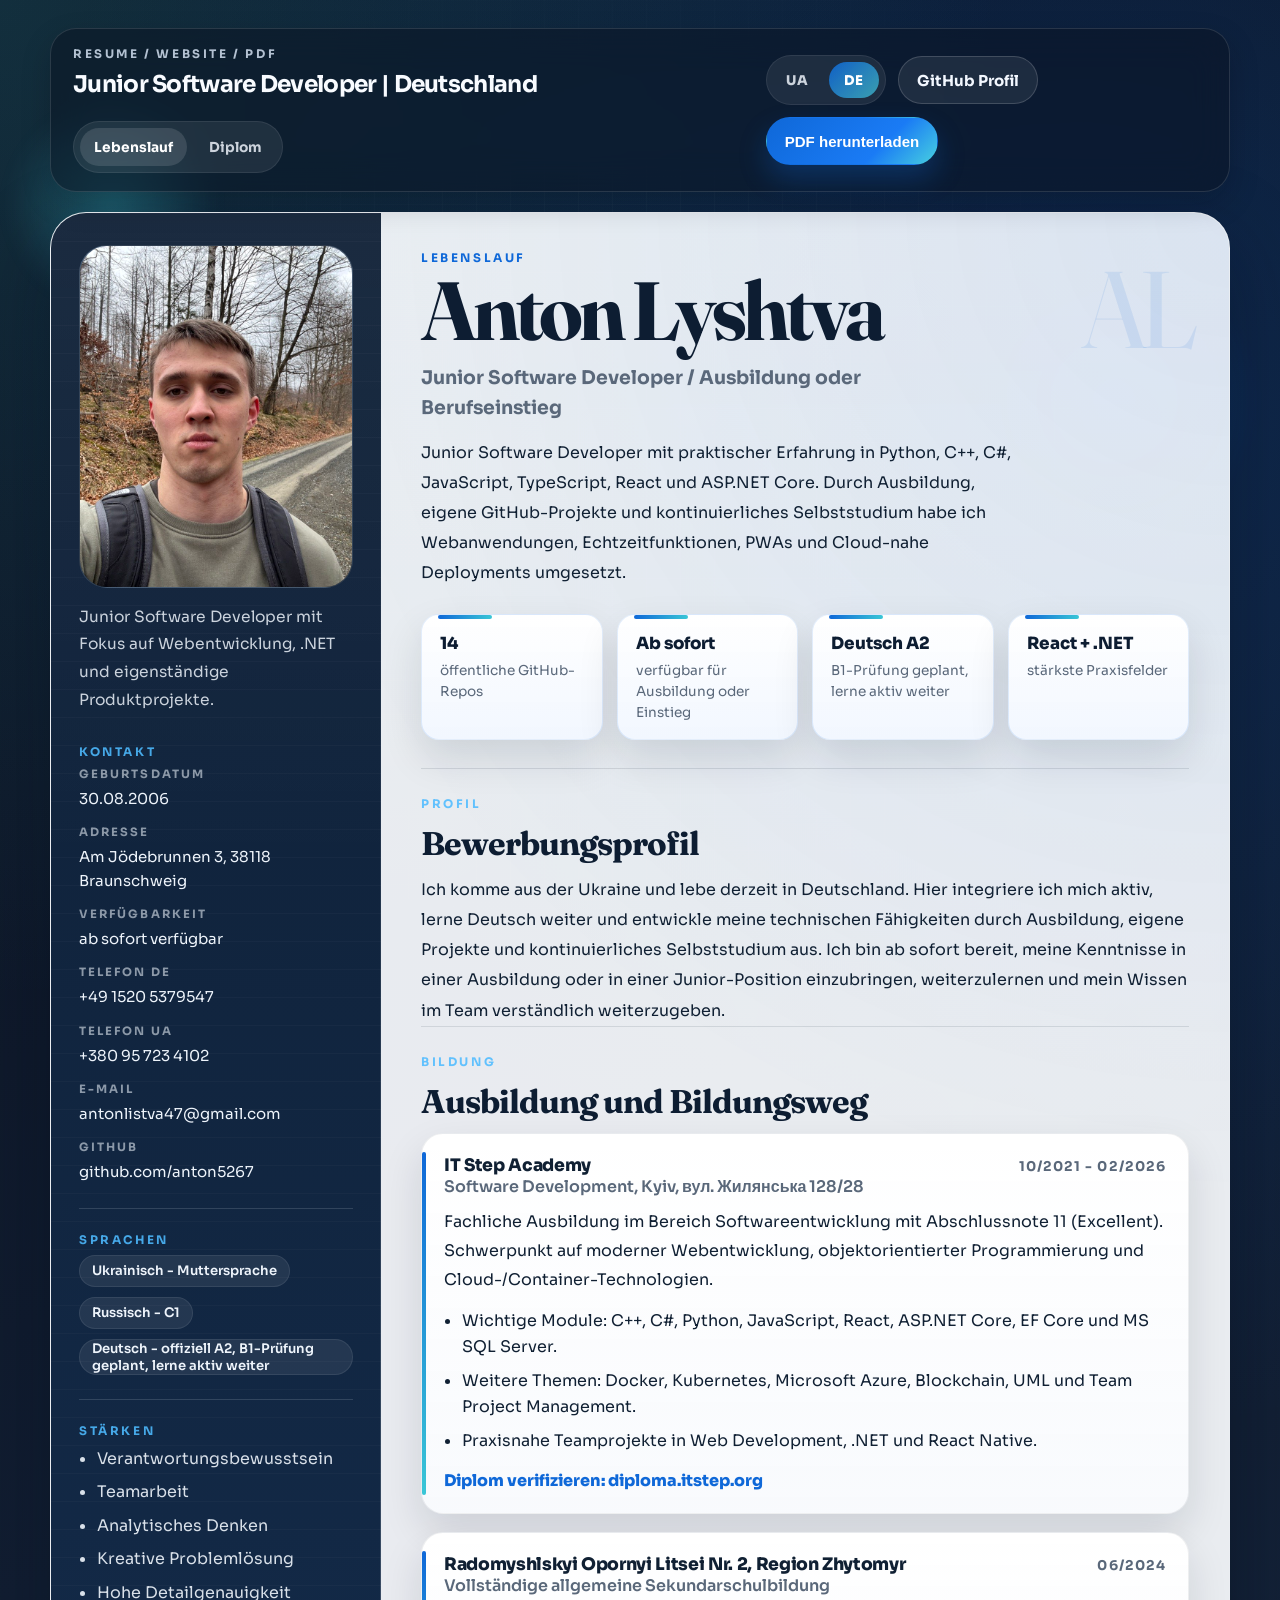
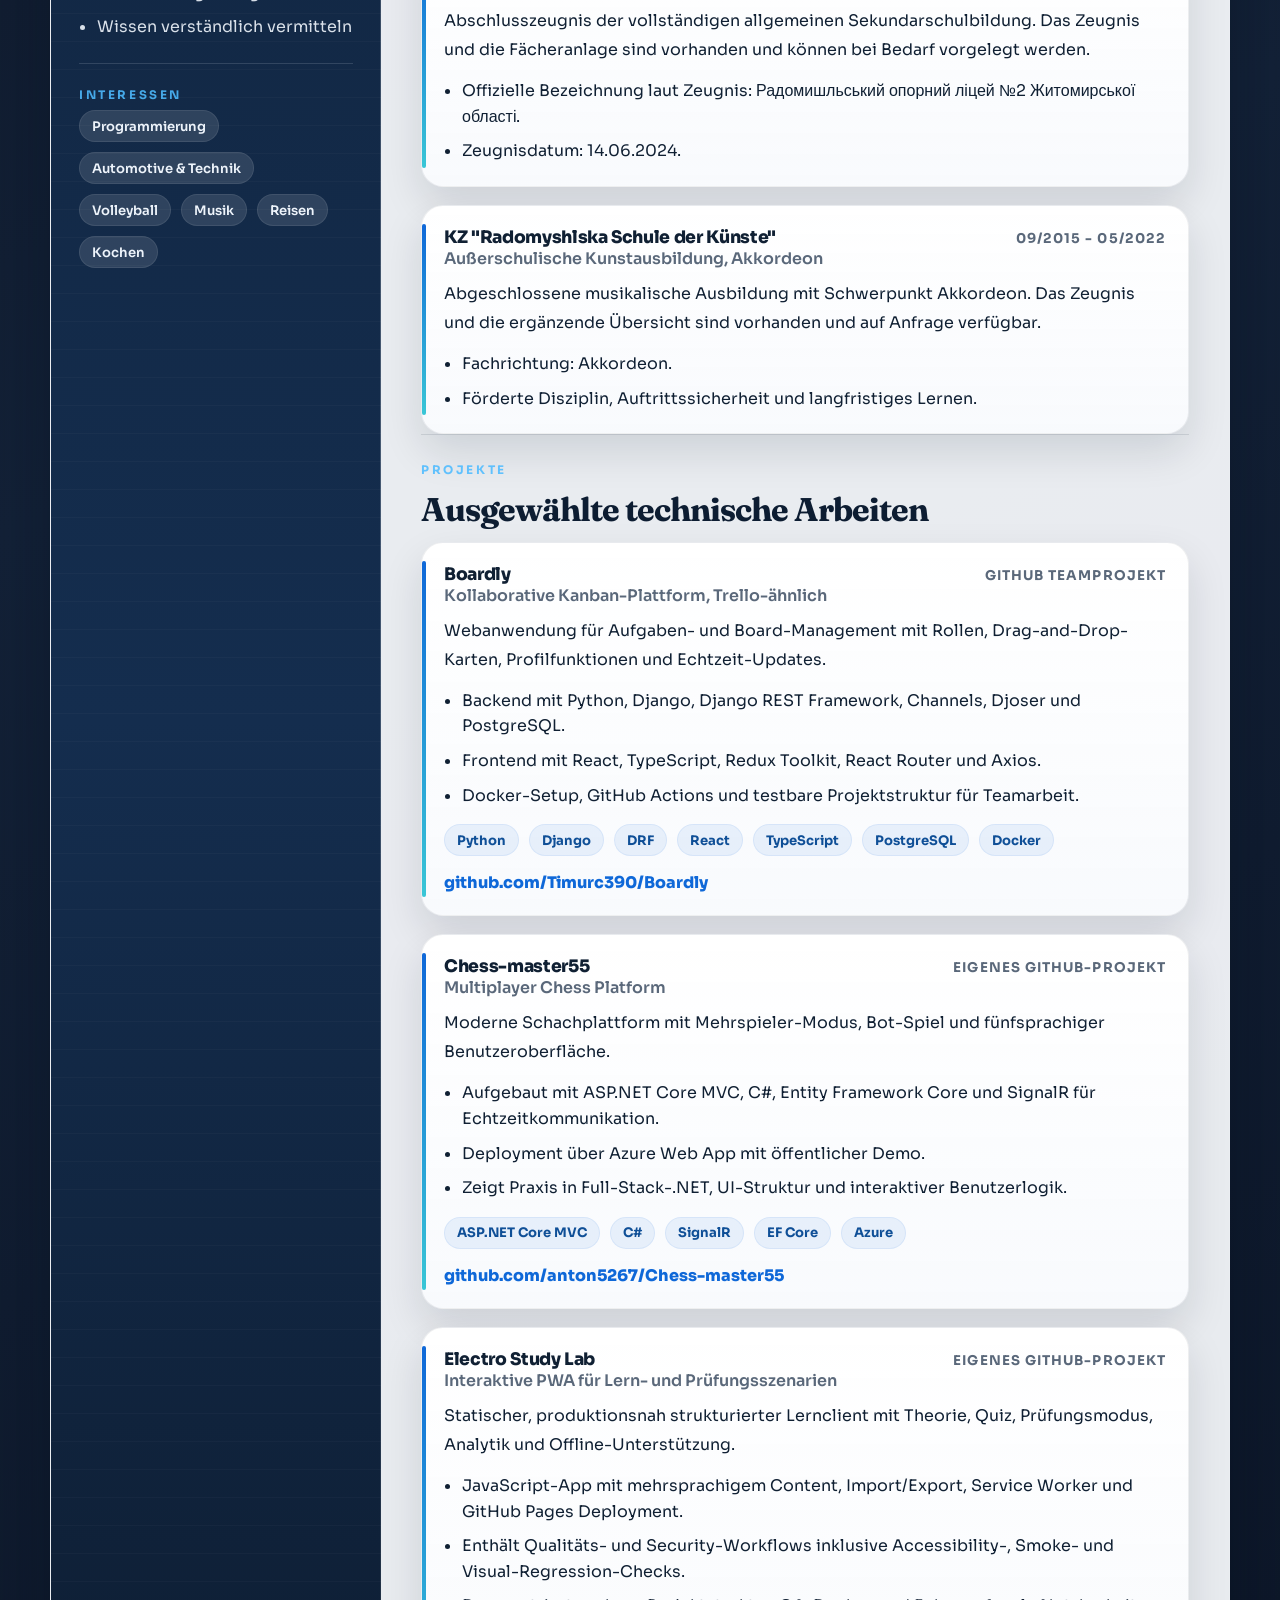
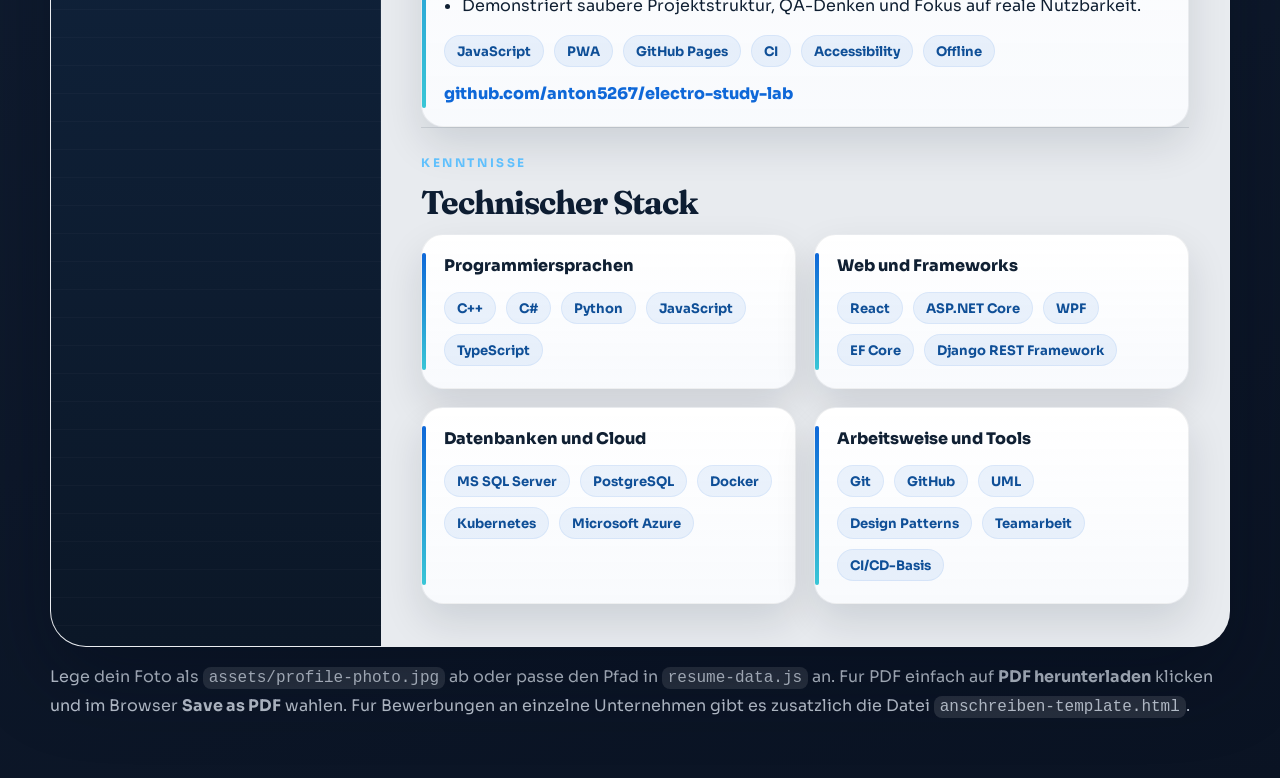
==== index.html @ bece2212 "Initial resume website" ====
<!DOCTYPE html>
<html lang="de">
<head>
  <meta charset="utf-8">
  <meta name="viewport" content="width=device-width, initial-scale=1">
  <title>Anton Lyshtva | Lebenslauf</title>
  <meta
    name="description"
    content="Lebenslauf von Anton Lyshtva als Website mit druckoptimierter PDF-Ansicht."
  >
  <link rel="preconnect" href="https://fonts.googleapis.com">
  <link rel="preconnect" href="https://fonts.gstatic.com" crossorigin>
  <link
    href="https://fonts.googleapis.com/css2?family=Fraunces:opsz,wght@9..144,600;9..144,700&family=Sora:wght@400;500;600;700;800&display=swap"
    rel="stylesheet"
  >
  <link rel="stylesheet" href="styles.css">
</head>
<body>
  <div class="site-frame">
    <div class="ambient ambient--one no-print" aria-hidden="true"></div>
    <div class="ambient ambient--two no-print" aria-hidden="true"></div>
    <div class="ambient ambient--grid no-print" aria-hidden="true"></div>

    <header class="toolbar no-print">
      <div class="toolbar__left">
        <div class="toolbar__meta">
          <p class="toolbar__eyebrow" id="toolbarEyebrow">Resume / Website / PDF</p>
          <h1 class="toolbar__title" id="toolbarTitle">Junior Software Developer | Deutschland</h1>
        </div>

        <nav class="nav-links" aria-label="Primary">
          <a class="nav-link nav-link--active" id="navResume" href="index.html">Lebenslauf</a>
          <a class="nav-link" id="navDiploma" href="diploma.html">Diplom</a>
        </nav>
      </div>

      <div class="toolbar__actions">
        <div class="lang-switch" id="langSwitch" role="group" aria-label="Language switch">
          <button class="lang-switch__button" data-lang="uk" type="button">UA</button>
          <button class="lang-switch__button" data-lang="de" type="button">DE</button>
        </div>

        <a class="button button--ghost" id="profileLink" href="#" target="_blank" rel="noreferrer">
          GitHub Profil
        </a>
        <button class="button button--primary" id="downloadPdf" type="button">
          PDF herunterladen
        </button>
      </div>
    </header>

    <div class="resume-sheet">
      <aside class="sidebar">
        <section class="photo-card">
          <div class="photo-frame" id="photoFrame">
            <img class="profile-photo" id="profilePhoto" alt="Profilfoto">
            <div class="photo-fallback" id="photoFallback">
              <span id="photoInitials">AL</span>
            </div>
          </div>
          <p class="sidebar__role" id="sidebarRole"></p>
        </section>

        <section class="sidebar-section">
          <p class="section-label" id="labelContact">Kontakt</p>
          <dl class="contact-list" id="contacts"></dl>
        </section>

        <section class="sidebar-section">
          <p class="section-label" id="labelLanguages">Sprachen</p>
          <div class="chip-list" id="languages"></div>
        </section>

        <section class="sidebar-section">
          <p class="section-label" id="labelStrengths">Starken</p>
          <ul class="compact-list" id="strengths"></ul>
        </section>

        <section class="sidebar-section">
          <p class="section-label" id="labelInterests">Interessen</p>
          <div class="chip-list chip-list--light" id="interests"></div>
        </section>
      </aside>

      <main class="content">
        <section class="hero-block">
          <div class="hero-block__grid">
            <div class="hero-copy">
              <p class="hero-block__eyebrow" id="eyebrow"></p>
              <h2 class="hero-block__name" id="name"></h2>
              <p class="hero-block__title" id="title"></p>
              <p class="hero-block__summary" id="summary"></p>
            </div>

            <div class="hero-monogram" id="heroMonogram" aria-hidden="true">AL</div>
          </div>

          <div class="meta-band" id="highlights"></div>
        </section>

        <section class="content-section">
          <div class="section-heading">
            <p class="section-label" id="objectiveLabel">Ziel</p>
            <h3 id="objectiveTitle">Bewerbungsprofil</h3>
          </div>
          <p class="lead-copy" id="objective"></p>
        </section>

        <section class="content-section">
          <div class="section-heading">
            <p class="section-label" id="educationLabel">Ausbildung</p>
            <h3 id="educationTitle">Schulischer und fachlicher Hintergrund</h3>
          </div>
          <div class="entry-list" id="education"></div>
        </section>

        <section class="content-section">
          <div class="section-heading">
            <p class="section-label" id="projectsLabel">Projekte</p>
            <h3 id="projectsTitle">Ausgewahlte technische Arbeiten</h3>
          </div>
          <div class="entry-list" id="projects"></div>
        </section>

        <section class="content-section">
          <div class="section-heading">
            <p class="section-label" id="skillsLabel">Kenntnisse</p>
            <h3 id="skillsTitle">Technischer Stack</h3>
          </div>
          <div class="skills-grid" id="skills"></div>
        </section>
      </main>
    </div>

    <footer class="footer-note no-print">
      <p>
        Lege dein Foto als <code>assets/profile-photo.jpg</code> ab oder passe den Pfad in
        <code>resume-data.js</code> an. Fur PDF einfach auf <strong>PDF herunterladen</strong>
        klicken und im Browser <strong>Save as PDF</strong> wahlen. Fur Bewerbungen an
        einzelne Unternehmen gibt es zusatzlich die Datei <code>anschreiben-template.html</code>.
      </p>
    </footer>
  </div>

  <script src="resume-data.js"></script>
  <script src="script.js"></script>
</body>
</html>
---- styles.css ----
:root {
  --page-bg: #0b1220;
  --page-bg-2: #132238;
  --sheet: rgba(247, 249, 252, 0.94);
  --sheet-strong: #ffffff;
  --sidebar: linear-gradient(180deg, #0f2036 0%, #142d4e 58%, #0b1727 100%);
  --sidebar-ink: #eef4fb;
  --ink: #102033;
  --muted: #5a687a;
  --line: rgba(16, 32, 51, 0.11);
  --accent: #0f68d8;
  --accent-2: #39c6d6;
  --accent-soft: rgba(15, 104, 216, 0.09);
  --accent-strong: rgba(15, 104, 216, 0.18);
  --sidebar-line: rgba(238, 244, 251, 0.14);
  --shadow: 0 30px 80px rgba(2, 10, 24, 0.34);
  --shadow-soft: 0 18px 40px rgba(12, 23, 40, 0.12);
  --radius-xl: 36px;
  --radius-lg: 22px;
  --radius-md: 16px;
  --radius-sm: 12px;
  --font-body: "Sora", "Segoe UI", sans-serif;
  --font-display: "Fraunces", Georgia, serif;
}

*,
*::before,
*::after {
  box-sizing: border-box;
}

html {
  scroll-behavior: smooth;
}

body {
  margin: 0;
  min-height: 100vh;
  font-family: var(--font-body);
  color: var(--ink);
  background:
    radial-gradient(circle at top left, rgba(57, 198, 214, 0.16), transparent 24%),
    radial-gradient(circle at 82% 10%, rgba(15, 104, 216, 0.22), transparent 28%),
    linear-gradient(160deg, var(--page-bg), var(--page-bg-2) 48%, #0a1323 100%);
}

body::before {
  content: "";
  position: fixed;
  inset: 0;
  pointer-events: none;
  background:
    linear-gradient(rgba(255, 255, 255, 0.04) 1px, transparent 1px),
    linear-gradient(90deg, rgba(255, 255, 255, 0.04) 1px, transparent 1px);
  background-size: 34px 34px;
  mask-image: radial-gradient(circle at center, black, transparent 76%);
}

a {
  color: inherit;
}

.site-frame {
  position: relative;
  width: min(1180px, calc(100% - 28px));
  margin: 0 auto;
  padding: 28px 0 44px;
}

.ambient {
  position: absolute;
  pointer-events: none;
  filter: blur(8px);
}

.ambient--one {
  top: 96px;
  left: -48px;
  width: 220px;
  height: 220px;
  border-radius: 50%;
  background: radial-gradient(circle, rgba(57, 198, 214, 0.34), transparent 68%);
}

.ambient--two {
  top: 250px;
  right: -34px;
  width: 300px;
  height: 300px;
  border-radius: 50%;
  background: radial-gradient(circle, rgba(15, 104, 216, 0.26), transparent 70%);
}

.ambient--grid {
  top: 140px;
  right: 120px;
  width: 180px;
  height: 180px;
  border-radius: 24px;
  border: 1px solid rgba(255, 255, 255, 0.08);
  background:
    linear-gradient(rgba(255, 255, 255, 0.07) 1px, transparent 1px),
    linear-gradient(90deg, rgba(255, 255, 255, 0.07) 1px, transparent 1px);
  background-size: 16px 16px;
  opacity: 0.45;
  transform: rotate(10deg);
}

.toolbar {
  position: sticky;
  top: 12px;
  z-index: 5;
  display: flex;
  align-items: center;
  justify-content: space-between;
  gap: 20px;
  margin-bottom: 20px;
  padding: 18px 22px;
  border: 1px solid rgba(255, 255, 255, 0.12);
  border-radius: 26px;
  background: rgba(10, 20, 35, 0.52);
  box-shadow: 0 12px 30px rgba(4, 8, 18, 0.2);
  backdrop-filter: blur(18px);
}

.toolbar__left {
  display: flex;
  align-items: center;
  gap: 22px;
  flex-wrap: wrap;
}

.toolbar__meta {
  display: grid;
  gap: 0;
}

.toolbar__eyebrow,
.section-label,
.hero-block__eyebrow {
  margin: 0 0 8px;
  font-size: 0.74rem;
  font-weight: 700;
  letter-spacing: 0.22em;
  text-transform: uppercase;
  color: var(--accent);
}

.toolbar__eyebrow {
  color: rgba(217, 231, 247, 0.82);
}

.toolbar__title {
  margin: 0;
  color: #f8fbff;
  font-size: 1.45rem;
  letter-spacing: -0.03em;
}

.toolbar__actions {
  display: flex;
  gap: 12px;
  flex-wrap: wrap;
  align-items: center;
}

.nav-links {
  display: inline-flex;
  align-items: center;
  gap: 8px;
  padding: 6px;
  border-radius: 999px;
  background: rgba(255, 255, 255, 0.08);
  border: 1px solid rgba(255, 255, 255, 0.08);
}

.nav-link {
  display: inline-flex;
  align-items: center;
  justify-content: center;
  min-height: 38px;
  padding: 0 14px;
  border-radius: 999px;
  text-decoration: none;
  color: rgba(243, 248, 255, 0.82);
  font-size: 0.86rem;
  font-weight: 700;
  transition: background-color 180ms ease, color 180ms ease, transform 180ms ease;
}

.nav-link:hover {
  transform: translateY(-1px);
  color: #ffffff;
}

.nav-link--active {
  background: rgba(255, 255, 255, 0.12);
  color: #ffffff;
}

.lang-switch {
  display: inline-flex;
  align-items: center;
  gap: 6px;
  padding: 6px;
  border-radius: 999px;
  background: rgba(255, 255, 255, 0.08);
  border: 1px solid rgba(255, 255, 255, 0.08);
}

.lang-switch__button {
  min-width: 50px;
  min-height: 36px;
  padding: 0 12px;
  border: 0;
  border-radius: 999px;
  background: transparent;
  color: rgba(243, 248, 255, 0.82);
  font: inherit;
  font-size: 0.84rem;
  font-weight: 800;
  letter-spacing: 0.08em;
  cursor: pointer;
  transition: background-color 160ms ease, color 160ms ease, transform 160ms ease;
}

.lang-switch__button:hover {
  transform: translateY(-1px);
  color: #ffffff;
}

.lang-switch__button.is-active {
  background: linear-gradient(135deg, rgba(15, 104, 216, 0.88), rgba(71, 208, 224, 0.7));
  color: #ffffff;
}

.button {
  display: inline-flex;
  align-items: center;
  justify-content: center;
  min-height: 48px;
  padding: 0 18px;
  border-radius: 999px;
  border: 1px solid transparent;
  cursor: pointer;
  text-decoration: none;
  text-align: center;
  white-space: normal;
  font-size: 0.94rem;
  font-weight: 700;
  transition:
    transform 180ms ease,
    box-shadow 180ms ease,
    background-color 180ms ease,
    border-color 180ms ease;
}

.button:hover {
  transform: translateY(-1px);
}

.button--primary {
  color: #ffffff;
  background: linear-gradient(135deg, var(--accent), #1a7bf5 66%, #47d0e0);
  box-shadow: 0 14px 28px rgba(15, 104, 216, 0.28);
}

.button--ghost {
  color: #f3f8ff;
  background: rgba(255, 255, 255, 0.08);
  border-color: rgba(255, 255, 255, 0.16);
}

.button--small {
  min-height: 40px;
  padding: 0 14px;
  font-size: 0.82rem;
}

.resume-sheet {
  position: relative;
  display: grid;
  grid-template-columns: 330px minmax(0, 1fr);
  background: var(--sheet);
  border: 1px solid rgba(255, 255, 255, 0.1);
  border-radius: var(--radius-xl);
  overflow: hidden;
  box-shadow: var(--shadow);
}

.resume-sheet::before {
  content: "";
  position: absolute;
  inset: 0;
  pointer-events: none;
  background:
    radial-gradient(circle at top right, rgba(15, 104, 216, 0.08), transparent 26%),
    linear-gradient(180deg, rgba(255, 255, 255, 0.14), transparent 18%);
}

.sidebar {
  position: relative;
  padding: 32px 28px 34px;
  background:
    linear-gradient(180deg, rgba(255, 255, 255, 0.05), transparent 18%),
    repeating-linear-gradient(
      180deg,
      rgba(255, 255, 255, 0.025) 0,
      rgba(255, 255, 255, 0.025) 1px,
      transparent 1px,
      transparent 28px
    ),
    var(--sidebar);
  color: var(--sidebar-ink);
}

.sidebar::after {
  content: "";
  position: absolute;
  top: 28px;
  right: 0;
  bottom: 28px;
  width: 1px;
  background: linear-gradient(180deg, transparent, rgba(255, 255, 255, 0.22), transparent);
}

.content {
  position: relative;
  padding: 38px 40px 42px;
}

.photo-card {
  margin-bottom: 30px;
}

.photo-frame {
  position: relative;
  width: 100%;
  aspect-ratio: 4 / 5;
  border-radius: 28px;
  overflow: hidden;
  border: 1px solid rgba(255, 255, 255, 0.14);
  background:
    linear-gradient(180deg, rgba(255, 255, 255, 0.08), transparent 35%),
    linear-gradient(145deg, #183250, #0d1b2d);
  box-shadow: inset 0 1px 0 rgba(255, 255, 255, 0.12);
}

.photo-frame::before {
  content: "";
  position: absolute;
  inset: 14px;
  border-radius: 22px;
  border: 1px solid rgba(255, 255, 255, 0.08);
  pointer-events: none;
}

.profile-photo,
.photo-fallback {
  position: absolute;
  inset: 0;
  width: 100%;
  height: 100%;
}

.profile-photo {
  object-fit: cover;
  object-position: center 22%;
  display: none;
  filter: saturate(1.02) contrast(1.03);
  transform: scale(1.03);
}

.photo-fallback {
  display: grid;
  place-items: center;
  background:
    radial-gradient(circle at top, rgba(71, 208, 224, 0.2), transparent 34%),
    linear-gradient(180deg, rgba(255, 255, 255, 0.06), rgba(255, 255, 255, 0));
  font-family: var(--font-display);
  font-size: 4.5rem;
  color: rgba(238, 244, 251, 0.82);
}

.sidebar__role {
  margin: 16px 0 0;
  font-size: 0.97rem;
  line-height: 1.8;
  color: rgba(238, 244, 251, 0.84);
}

.sidebar-section + .sidebar-section {
  margin-top: 24px;
  padding-top: 24px;
  border-top: 1px solid var(--sidebar-line);
}

.section-label {
  color: rgba(77, 187, 255, 0.88);
}

.contact-list {
  display: grid;
  gap: 14px;
  margin: 0;
}

.contact-item {
  display: grid;
  gap: 6px;
}

.contact-item dt {
  font-size: 0.72rem;
  font-weight: 700;
  letter-spacing: 0.18em;
  text-transform: uppercase;
  color: rgba(238, 244, 251, 0.56);
}

.contact-item dd {
  margin: 0;
  font-size: 0.94rem;
  line-height: 1.6;
  overflow-wrap: anywhere;
}

.contact-item a {
  text-decoration: none;
  border-bottom: 1px solid transparent;
  transition: border-color 160ms ease, color 160ms ease;
}

.contact-item a:hover {
  color: #ffffff;
  border-color: rgba(255, 255, 255, 0.46);
}

.chip-list {
  display: flex;
  flex-wrap: wrap;
  gap: 10px;
}

.chip {
  display: inline-flex;
  align-items: center;
  min-height: 32px;
  padding: 0 12px;
  border-radius: 999px;
  font-size: 0.82rem;
  font-weight: 600;
  background: rgba(255, 255, 255, 0.08);
  border: 1px solid rgba(255, 255, 255, 0.08);
  color: var(--sidebar-ink);
}

.chip-list--light .chip {
  background: rgba(255, 255, 255, 0.12);
}

.compact-list {
  margin: 0;
  padding-left: 18px;
  display: grid;
  gap: 8px;
  line-height: 1.6;
  color: rgba(238, 244, 251, 0.9);
}

.hero-block {
  position: relative;
  padding: 0 0 28px;
  border-bottom: 1px solid var(--line);
}

.hero-block--compact .hero-block__summary {
  max-width: 62ch;
}

.hero-block__grid {
  display: grid;
  grid-template-columns: minmax(0, 1fr) 150px;
  gap: 20px;
  align-items: start;
}

.hero-copy {
  position: relative;
  z-index: 1;
}

.hero-monogram {
  display: flex;
  align-items: flex-start;
  justify-content: flex-end;
  padding-top: 14px;
  font-family: var(--font-display);
  font-size: clamp(4.2rem, 10vw, 6.8rem);
  line-height: 0.82;
  letter-spacing: -0.08em;
  color: rgba(15, 104, 216, 0.1);
  user-select: none;
}

.hero-block__name {
  margin: 0;
  max-width: 9ch;
  font-family: var(--font-display);
  font-size: clamp(3.4rem, 7vw, 5.15rem);
  line-height: 0.9;
  letter-spacing: -0.05em;
  color: #0d1d32;
}

.hero-block__name--small {
  max-width: 12ch;
  font-size: clamp(2.8rem, 6vw, 4.3rem);
}

.hero-block__title {
  margin: 16px 0 14px;
  max-width: 34ch;
  font-size: 1.18rem;
  font-weight: 700;
  line-height: 1.6;
  color: var(--muted);
}

.hero-block__summary,
.lead-copy {
  margin: 0;
  line-height: 1.88;
  color: var(--ink);
}

.meta-band {
  display: grid;
  grid-template-columns: repeat(auto-fit, minmax(160px, 1fr));
  gap: 14px;
  margin-top: 26px;
}

.meta-pill {
  position: relative;
  padding: 18px 18px 16px;
  border-radius: 18px;
  background:
    linear-gradient(180deg, rgba(255, 255, 255, 0.86), rgba(240, 246, 255, 0.88)),
    var(--sheet-strong);
  border: 1px solid rgba(15, 104, 216, 0.11);
  box-shadow: var(--shadow-soft);
}

.meta-pill::before {
  content: "";
  position: absolute;
  left: 16px;
  top: 0;
  width: 54px;
  height: 4px;
  border-radius: 999px;
  background: linear-gradient(90deg, var(--accent), var(--accent-2));
}

.meta-pill__value {
  display: block;
  margin-bottom: 6px;
  font-size: 1.05rem;
  font-weight: 800;
  color: #0d1d32;
}

.meta-pill__label {
  display: block;
  color: var(--muted);
  font-size: 0.85rem;
  line-height: 1.55;
}

.content-section {
  padding-top: 28px;
}

.content-section + .content-section {
  border-top: 1px solid var(--line);
}

.section-heading {
  display: grid;
  gap: 8px;
  margin-bottom: 16px;
}

.section-heading h3 {
  margin: 0;
  max-width: 24ch;
  font-family: var(--font-display);
  font-size: 2.05rem;
  line-height: 0.98;
  letter-spacing: -0.03em;
  color: #0d1d32;
}

.entry-list,
.skills-grid {
  display: grid;
  gap: 18px;
}

.entry-card,
.skill-card {
  position: relative;
  padding: 20px 22px 22px;
  border-radius: var(--radius-lg);
  background:
    linear-gradient(180deg, rgba(255, 255, 255, 0.9), rgba(248, 250, 253, 0.95)),
    var(--sheet-strong);
  border: 1px solid rgba(16, 32, 51, 0.07);
  box-shadow: var(--shadow-soft);
}

.entry-card::before,
.skill-card::before {
  content: "";
  position: absolute;
  left: 0;
  top: 18px;
  bottom: 18px;
  width: 4px;
  border-radius: 999px;
  background: linear-gradient(180deg, var(--accent), var(--accent-2));
}

.entry-card__top {
  display: flex;
  justify-content: space-between;
  gap: 14px;
  flex-wrap: wrap;
  align-items: baseline;
  margin-bottom: 10px;
}

.entry-card__title {
  margin: 0;
  font-size: 1.08rem;
  font-weight: 800;
  letter-spacing: -0.02em;
  color: #102033;
}

.entry-card__subtitle,
.entry-card__period {
  margin: 0;
  color: var(--muted);
}

.entry-card__subtitle {
  font-weight: 600;
}

.entry-card__period {
  font-size: 0.84rem;
  font-weight: 700;
  letter-spacing: 0.08em;
  text-transform: uppercase;
}

.entry-card__text {
  margin: 0;
  line-height: 1.82;
}

.entry-card__list {
  margin: 14px 0 0;
  padding-left: 18px;
  display: grid;
  gap: 9px;
  line-height: 1.6;
}

.tag-list {
  display: flex;
  flex-wrap: wrap;
  gap: 10px;
  margin-top: 16px;
}

.tag {
  display: inline-flex;
  align-items: center;
  min-height: 32px;
  padding: 0 12px;
  border-radius: 999px;
  background: rgba(15, 104, 216, 0.08);
  border: 1px solid rgba(15, 104, 216, 0.08);
  font-size: 0.82rem;
  font-weight: 700;
  color: #0f4f97;
}

.entry-link {
  display: inline-flex;
  margin-top: 16px;
  color: var(--accent);
  text-decoration: none;
  font-weight: 800;
}

.entry-link:hover {
  text-decoration: underline;
}

.skills-grid {
  grid-template-columns: repeat(2, minmax(0, 1fr));
}

.skill-card h4 {
  margin: 0 0 12px;
  font-size: 1rem;
  font-weight: 800;
  color: #102033;
}

.footer-note {
  margin-top: 16px;
  color: rgba(227, 236, 247, 0.8);
  line-height: 1.7;
}

.document-grid {
  display: grid;
  grid-template-columns: repeat(2, minmax(0, 1fr));
  gap: 18px;
}

.document-card {
  position: relative;
  padding: 20px 22px 22px;
  border-radius: var(--radius-lg);
  background:
    linear-gradient(180deg, rgba(255, 255, 255, 0.92), rgba(248, 250, 253, 0.96)),
    var(--sheet-strong);
  border: 1px solid rgba(16, 32, 51, 0.07);
  box-shadow: var(--shadow-soft);
}

.document-card::before {
  content: "";
  position: absolute;
  left: 0;
  top: 18px;
  bottom: 18px;
  width: 4px;
  border-radius: 999px;
  background: linear-gradient(180deg, var(--accent), var(--accent-2));
}

.document-card__top {
  display: flex;
  align-items: center;
  gap: 12px;
  margin-bottom: 10px;
}

.document-card__badge {
  display: inline-flex;
  align-items: center;
  justify-content: center;
  min-width: 42px;
  min-height: 28px;
  padding: 0 10px;
  border-radius: 999px;
  background: rgba(15, 104, 216, 0.1);
  color: #0f4f97;
  font-size: 0.76rem;
  font-weight: 800;
  letter-spacing: 0.12em;
}

.document-card__title {
  margin: 0;
  font-size: 1rem;
  font-weight: 800;
  color: #102033;
}

.document-card__text {
  margin: 0;
  line-height: 1.72;
  color: var(--ink);
}

.document-card__actions {
  display: flex;
  flex-wrap: wrap;
  gap: 10px;
  margin-top: 16px;
}

.document-card__viewer {
  width: 100%;
  height: 540px;
  margin-top: 16px;
  border: 1px solid rgba(16, 32, 51, 0.08);
  border-radius: 16px;
  background: #f2f5f8;
}

.letter-page .site-frame {
  width: min(980px, calc(100% - 28px));
}

.letter-toolbar {
  margin-bottom: 18px;
}

.letter-sheet {
  position: relative;
  padding: 40px 44px 46px;
  border-radius: var(--radius-xl);
  background:
    linear-gradient(180deg, rgba(255, 255, 255, 0.96), rgba(248, 250, 253, 0.98)),
    var(--sheet-strong);
  border: 1px solid rgba(255, 255, 255, 0.1);
  box-shadow: var(--shadow);
}

.letter-sheet::before {
  content: "";
  position: absolute;
  left: 0;
  top: 28px;
  bottom: 28px;
  width: 4px;
  border-radius: 999px;
  background: linear-gradient(180deg, var(--accent), var(--accent-2));
}

.letter-note {
  margin-bottom: 24px;
  padding: 14px 16px;
  border-radius: 16px;
  background: rgba(15, 104, 216, 0.08);
  border: 1px solid rgba(15, 104, 216, 0.1);
  color: var(--muted);
  line-height: 1.7;
}

.letter-note p {
  margin: 0;
}

.letter-header {
  display: grid;
  grid-template-columns: repeat(2, minmax(0, 1fr));
  gap: 24px;
  padding-bottom: 24px;
  border-bottom: 1px solid var(--line);
}

.letter-sender h2 {
  margin: 0 0 12px;
  font-family: var(--font-display);
  font-size: 2rem;
  line-height: 1;
  color: #0d1d32;
}

.letter-sender p,
.letter-recipient p,
.letter-meta-row p,
.letter-body p {
  margin: 0;
  line-height: 1.85;
}

.letter-recipient {
  justify-self: end;
  text-align: left;
}

.letter-meta-row {
  display: flex;
  flex-wrap: wrap;
  justify-content: space-between;
  gap: 12px 20px;
  padding: 24px 0;
  border-bottom: 1px solid var(--line);
}

.letter-body {
  padding-top: 24px;
  display: grid;
  gap: 18px;
}

.letter-signature {
  margin-top: 10px;
  font-family: var(--font-display);
  font-size: 1.4rem;
  color: #0d1d32;
}

.placeholder {
  display: inline;
  padding: 0.1rem 0.45rem;
  border-radius: 8px;
  background: rgba(15, 104, 216, 0.1);
  color: #0f4f97;
  font-weight: 700;
}

code {
  padding: 0.12rem 0.36rem;
  border-radius: 8px;
  font-family: ui-monospace, SFMono-Regular, Consolas, monospace;
  background: rgba(255, 255, 255, 0.12);
}

.toolbar,
.sidebar,
.hero-block,
.content-section {
  animation: rise-in 700ms cubic-bezier(0.2, 0.8, 0.2, 1) both;
}

.sidebar {
  animation-delay: 60ms;
}

.hero-block {
  animation-delay: 120ms;
}

.content-section:nth-of-type(2) {
  animation-delay: 180ms;
}

.content-section:nth-of-type(3) {
  animation-delay: 240ms;
}

.content-section:nth-of-type(4) {
  animation-delay: 300ms;
}

.content-section:nth-of-type(5) {
  animation-delay: 360ms;
}

@keyframes rise-in {
  from {
    opacity: 0;
    transform: translateY(16px);
  }

  to {
    opacity: 1;
    transform: translateY(0);
  }
}

@media (prefers-reduced-motion: reduce) {
  *,
  *::before,
  *::after {
    animation: none !important;
    transition: none !important;
    scroll-behavior: auto !important;
  }
}

@media (max-width: 1040px) {
  .resume-sheet {
    grid-template-columns: 1fr;
  }

  .content {
    order: 1;
  }

  .sidebar {
    order: 2;
  }

  .sidebar,
  .content {
    padding: 26px;
  }

  .sidebar::after {
    top: auto;
    right: 26px;
    bottom: 0;
    left: 26px;
    width: auto;
    height: 1px;
    background: linear-gradient(90deg, transparent, rgba(255, 255, 255, 0.22), transparent);
  }

  .toolbar {
    position: static;
  }

  .toolbar__left {
    width: 100%;
    align-items: flex-start;
  }

  .photo-frame {
    max-width: 320px;
  }

  .document-grid {
    grid-template-columns: 1fr;
  }

  .letter-header {
    grid-template-columns: 1fr;
  }

  .letter-recipient {
    justify-self: start;
  }
}

@media (max-width: 760px) {
  body::before,
  .ambient {
    display: none;
  }

  .site-frame {
    width: min(100% - 14px, 920px);
    padding: 12px 0 26px;
  }

  .toolbar {
    gap: 14px;
    padding: 14px;
    margin-bottom: 14px;
    border-radius: 22px;
  }

  .toolbar__left {
    gap: 14px;
  }

  .toolbar__title {
    font-size: clamp(1.15rem, 7vw, 1.45rem);
    line-height: 1.18;
  }

  .toolbar__actions {
    width: 100%;
    display: grid;
    grid-template-columns: minmax(0, 1fr) minmax(0, 1fr);
    gap: 10px;
  }

  .nav-links,
  .lang-switch {
    width: 100%;
    justify-content: space-between;
  }

  .nav-link,
  .lang-switch__button {
    flex: 1 1 0;
    min-width: 0;
  }

  .button {
    width: 100%;
    min-height: 44px;
    padding: 0 14px;
    font-size: 0.88rem;
  }

  .letter-sheet {
    padding: 26px 22px 30px;
  }

  .letter-meta-row {
    flex-direction: column;
    align-items: flex-start;
  }

  .hero-block__grid {
    grid-template-columns: 1fr;
    gap: 10px;
  }

  .hero-monogram {
    justify-content: flex-start;
    padding-top: 0;
    order: -1;
    font-size: 3.2rem;
  }

  .resume-sheet {
    border-radius: 24px;
  }

  .sidebar,
  .content {
    padding: 20px 18px 22px;
  }

  .photo-card {
    display: grid;
    grid-template-columns: 112px minmax(0, 1fr);
    gap: 14px;
    align-items: center;
    margin-bottom: 20px;
  }

  .photo-frame {
    width: 112px;
    max-width: none;
    aspect-ratio: 1 / 1.18;
    border-radius: 22px;
  }

  .photo-frame::before {
    inset: 10px;
    border-radius: 16px;
  }

  .sidebar__role {
    margin: 0;
    font-size: 0.92rem;
    line-height: 1.65;
  }

  .sidebar-section + .sidebar-section {
    margin-top: 18px;
    padding-top: 18px;
  }

  .contact-list {
    gap: 12px;
  }

  .chip-list {
    gap: 8px;
  }

  .chip {
    min-height: 30px;
    padding: 0 10px;
    font-size: 0.78rem;
  }

  .compact-list {
    gap: 6px;
    line-height: 1.5;
  }

  .hero-block {
    padding-bottom: 20px;
  }

  .hero-block__name {
    max-width: none;
    font-size: clamp(2.5rem, 12vw, 3.6rem);
  }

  .hero-block__title {
    max-width: none;
    margin: 12px 0 10px;
    font-size: 1rem;
    line-height: 1.48;
  }

  .hero-block__summary,
  .lead-copy {
    line-height: 1.72;
  }

  .meta-band {
    grid-template-columns: 1fr;
    gap: 10px;
    margin-top: 18px;
  }

  .meta-pill {
    padding: 14px 14px 13px;
    border-radius: 16px;
  }

  .content-section {
    padding-top: 20px;
  }

  .section-heading {
    gap: 6px;
    margin-bottom: 12px;
  }

  .section-heading h3 {
    max-width: none;
    font-size: 1.56rem;
    line-height: 1.06;
  }

  .entry-list,
  .skills-grid,
  .document-grid {
    gap: 14px;
  }

  .skills-grid {
    grid-template-columns: 1fr;
  }

  .document-card__actions {
    flex-direction: column;
  }

  .document-card__actions .button {
    width: 100%;
  }

  .document-card__viewer {
    height: 360px;
  }

  .entry-card,
  .skill-card,
  .document-card {
    padding: 16px 16px 18px;
    border-radius: 18px;
  }

  .entry-card__title,
  .document-card__title,
  .skill-card h4 {
    font-size: 0.98rem;
  }

  .entry-card__text,
  .entry-card__list,
  .document-card__text {
    line-height: 1.62;
  }

  .entry-card__list {
    gap: 7px;
    margin-top: 12px;
  }

  .tag-list {
    gap: 8px;
    margin-top: 14px;
  }

  .tag {
    min-height: 30px;
    padding: 0 10px;
    font-size: 0.76rem;
  }

  .footer-note {
    margin-top: 12px;
    font-size: 0.86rem;
    line-height: 1.6;
  }

  .letter-header {
    gap: 16px;
    padding-bottom: 18px;
  }

  .letter-meta-row {
    padding: 18px 0;
  }

  .letter-body {
    padding-top: 18px;
    gap: 14px;
  }

  .letter-sender h2 {
    font-size: 1.7rem;
  }

  .entry-card__top {
    flex-direction: column;
    align-items: flex-start;
  }
}

@media (max-width: 420px) {
  .site-frame {
    width: min(100% - 10px, 920px);
    padding-top: 10px;
  }

  .toolbar {
    padding: 12px;
    border-radius: 20px;
  }

  .toolbar__eyebrow {
    font-size: 0.68rem;
    letter-spacing: 0.18em;
  }

  .toolbar__actions {
    grid-template-columns: 1fr;
  }

  .lang-switch {
    grid-column: auto;
  }

  .nav-links {
    padding: 4px;
    gap: 6px;
  }

  .nav-link {
    min-height: 34px;
    padding: 0 10px;
    font-size: 0.8rem;
  }

  .button--primary {
    font-size: 0.84rem;
  }

  .photo-card {
    grid-template-columns: 96px minmax(0, 1fr);
    gap: 12px;
  }

  .photo-frame {
    width: 96px;
  }

  .hero-monogram {
    font-size: 2.7rem;
  }

  .hero-block__name {
    font-size: clamp(2.25rem, 12vw, 3.1rem);
  }

  .section-heading h3 {
    font-size: 1.42rem;
  }

  .document-card__viewer {
    height: 300px;
  }
}

@page {
  size: A4;
  margin: 11mm;
}

@media print {
  :root {
    --page-bg: #ffffff;
    --page-bg-2: #ffffff;
    --sheet: #ffffff;
    --sheet-strong: #ffffff;
    --sidebar: #15304e;
    --sidebar-ink: #f5f8fb;
    --ink: #111d2a;
    --muted: #4f5b68;
    --line: rgba(17, 29, 42, 0.12);
    --accent-soft: rgba(15, 104, 216, 0.08);
    --shadow: none;
    --shadow-soft: none;
  }

  * {
    -webkit-print-color-adjust: exact;
    print-color-adjust: exact;
    animation: none !important;
    transition: none !important;
  }

  body {
    background: #ffffff;
    font-size: 10.25pt;
  }

  body::before,
  .ambient,
  .no-print,
  .footer-note {
    display: none !important;
  }

  .site-frame {
    width: auto;
    margin: 0;
    padding: 0;
  }

  .resume-sheet {
    box-shadow: none;
    border: 0;
    border-radius: 0;
    grid-template-columns: 69mm 1fr;
  }

  .resume-sheet::before,
  .sidebar::after,
  .photo-frame::before {
    display: none;
  }

  .sidebar {
    padding: 18px;
    background: #16314f;
  }

  .content {
    padding: 20px 22px;
  }

  .photo-frame {
    border-radius: 18px;
    box-shadow: none;
    background: #203d5f;
  }

  .profile-photo {
    transform: none;
  }

  .hero-block {
    padding-bottom: 18px;
  }

  .hero-block__grid {
    grid-template-columns: 1fr;
  }

  .hero-monogram {
    display: none;
  }

  .hero-block__name {
    font-size: 28pt;
    max-width: none;
  }

  .hero-block__title {
    font-size: 11.5pt;
    margin: 12px 0 10px;
  }

  .hero-block__summary,
  .lead-copy,
  .entry-card__text,
  .entry-card__list,
  .compact-list {
    line-height: 1.48;
  }

  .section-heading h3 {
    font-size: 17.5pt;
  }

  .meta-band {
    gap: 8px;
    grid-template-columns: repeat(2, minmax(0, 1fr));
  }

  .meta-pill {
    padding: 10px 12px 11px;
    box-shadow: none;
    background: #f2f6fb;
  }

  .entry-card,
  .skill-card,
  .photo-card,
  .sidebar-section,
  .hero-block,
  .content-section {
    break-inside: avoid;
    page-break-inside: avoid;
    box-shadow: none;
  }

  .entry-card,
  .skill-card {
    padding: 14px 16px;
    background: #ffffff;
  }

  .skills-grid {
    grid-template-columns: 1fr 1fr;
    gap: 12px;
  }

  .document-grid {
    grid-template-columns: 1fr;
  }

  .document-card__viewer {
    display: none;
  }

  .letter-sheet {
    box-shadow: none;
    border: 0;
    border-radius: 0;
    padding: 0;
  }

  .letter-sheet::before {
    display: none;
  }

  code {
    background: rgba(17, 29, 42, 0.08);
    color: #111d2a;
  }
}
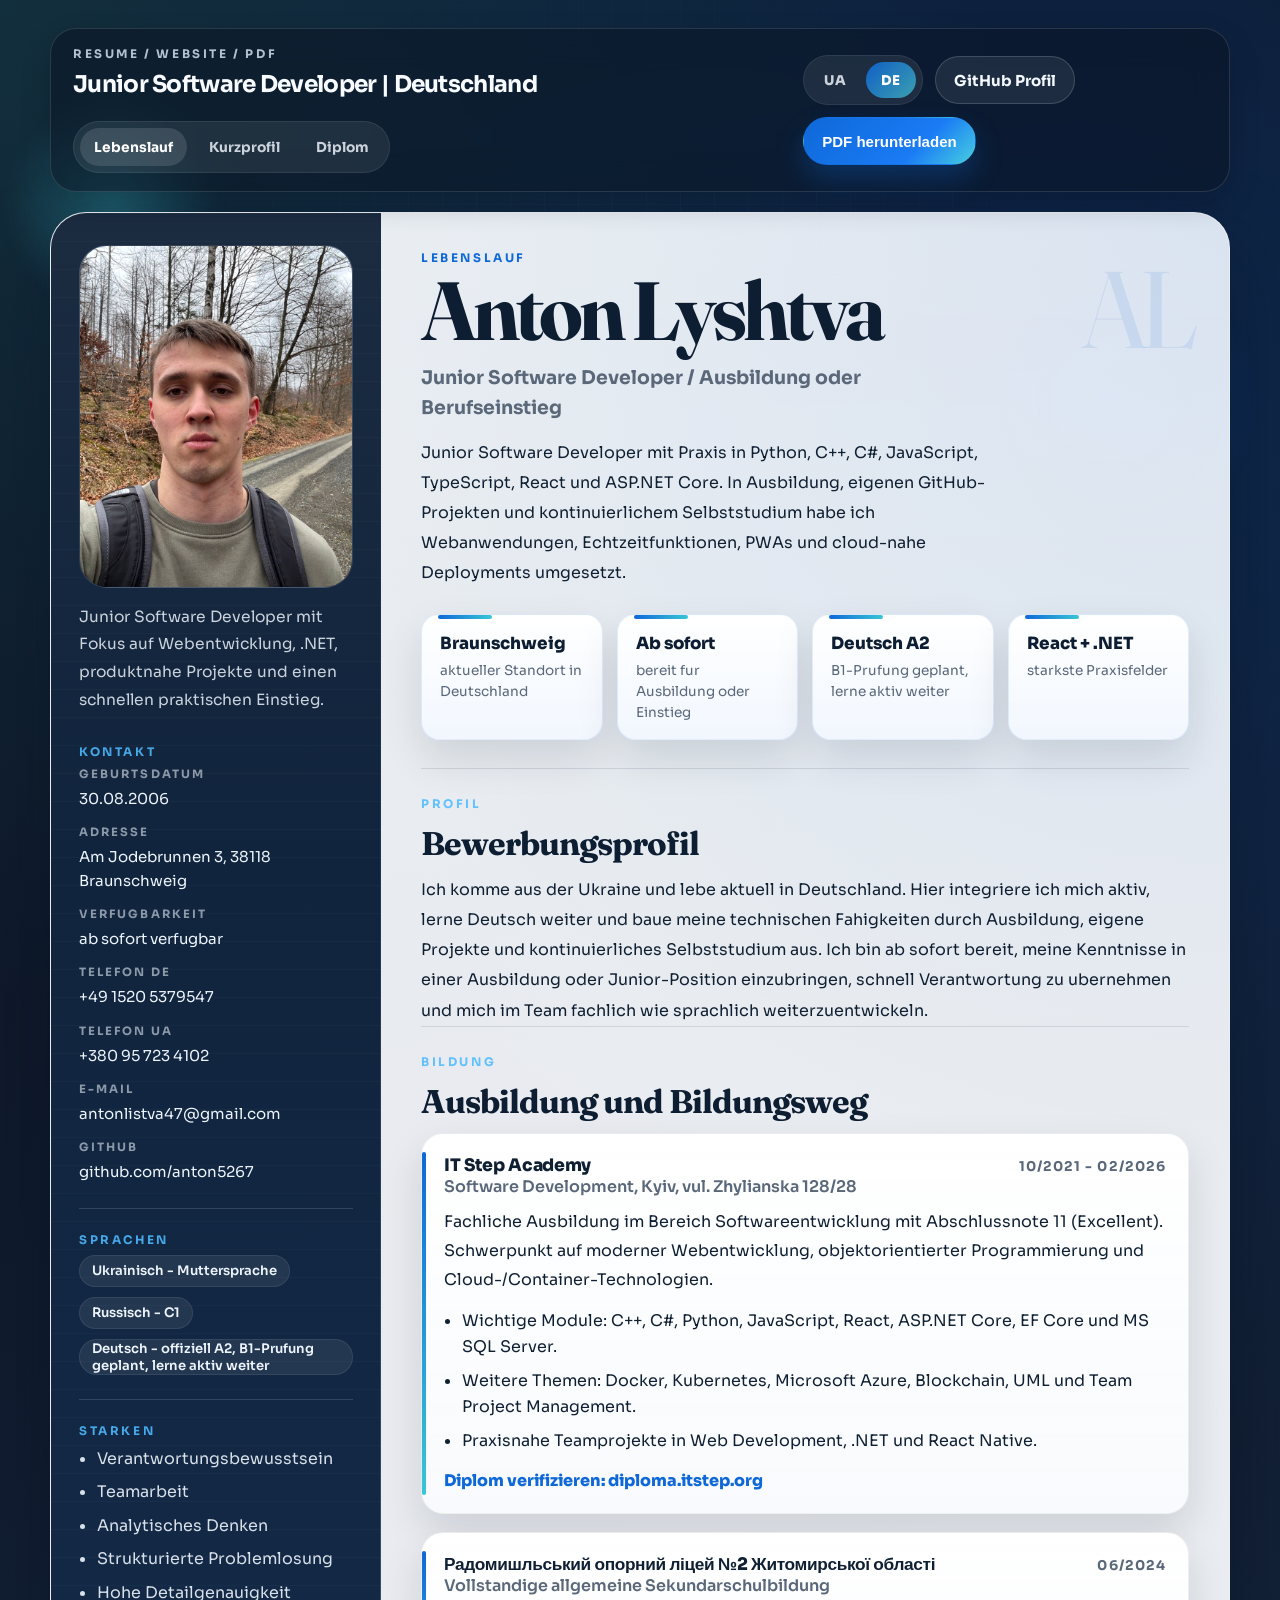
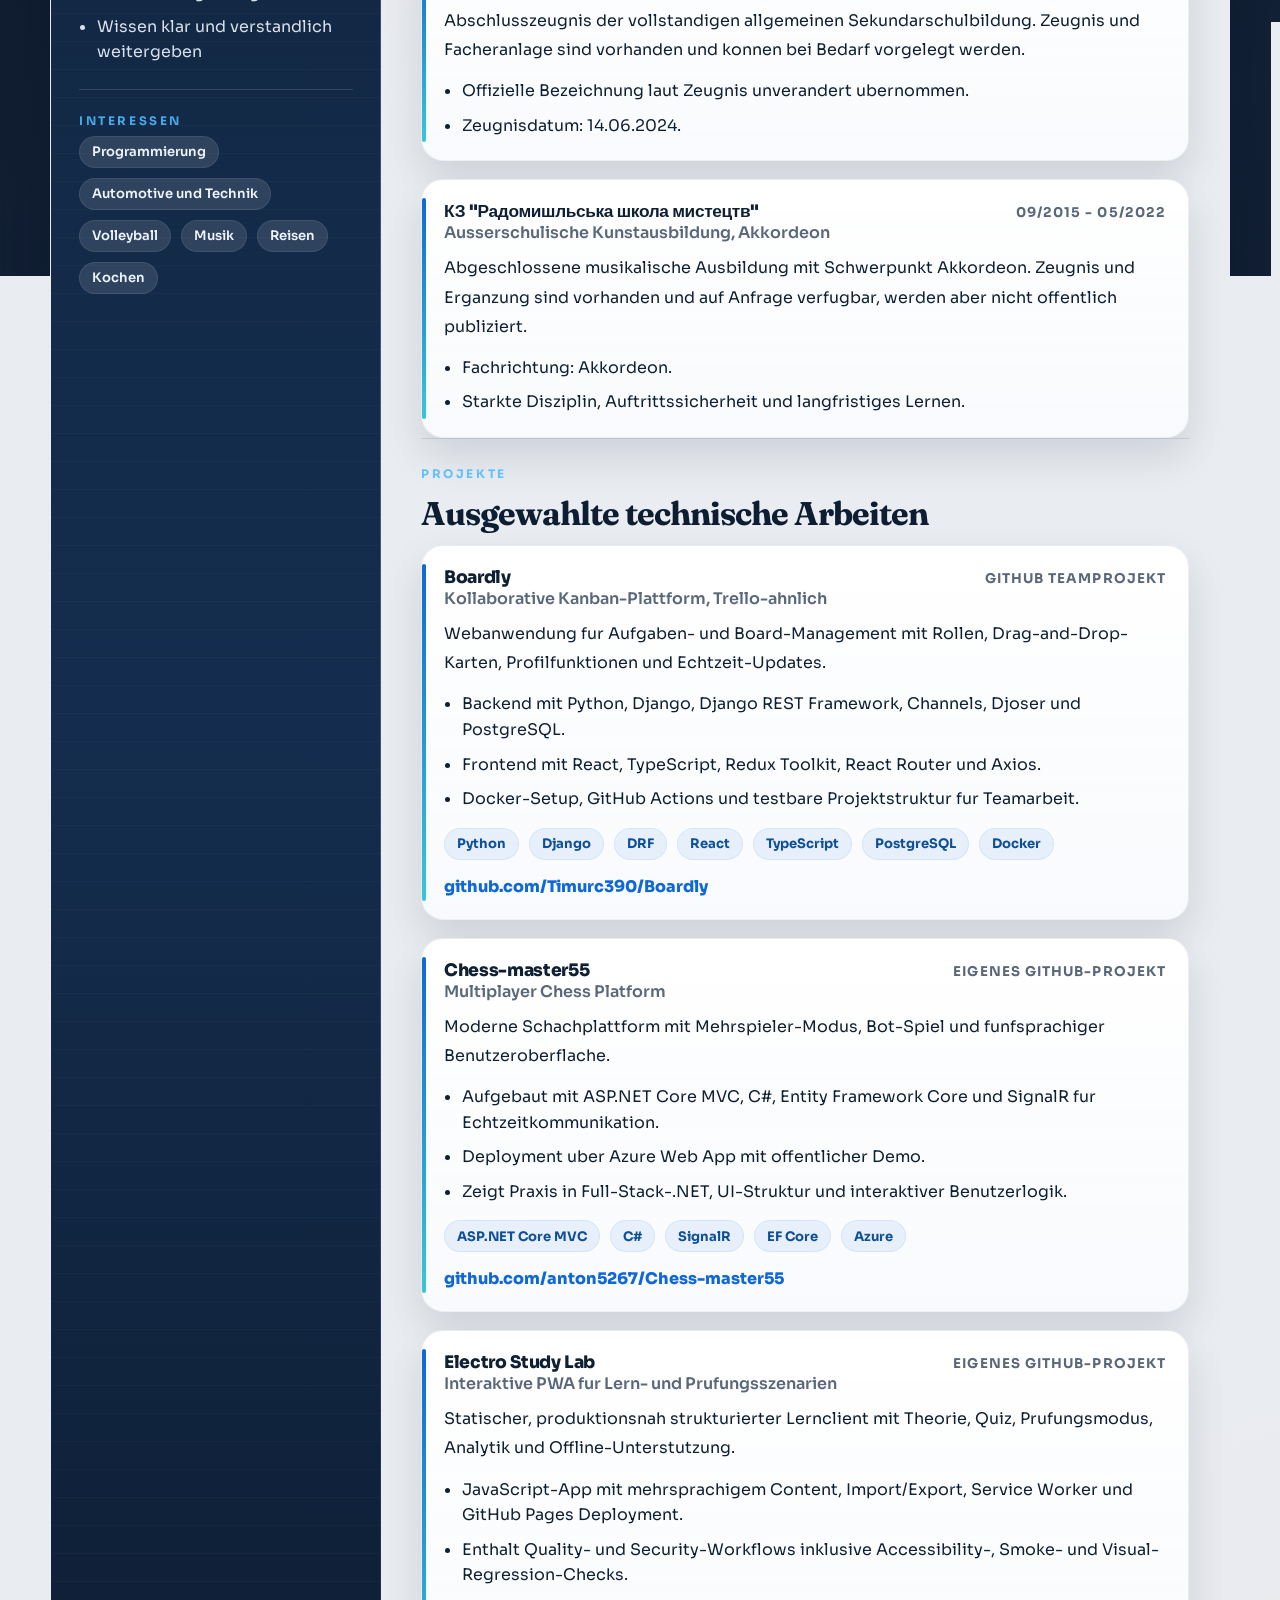
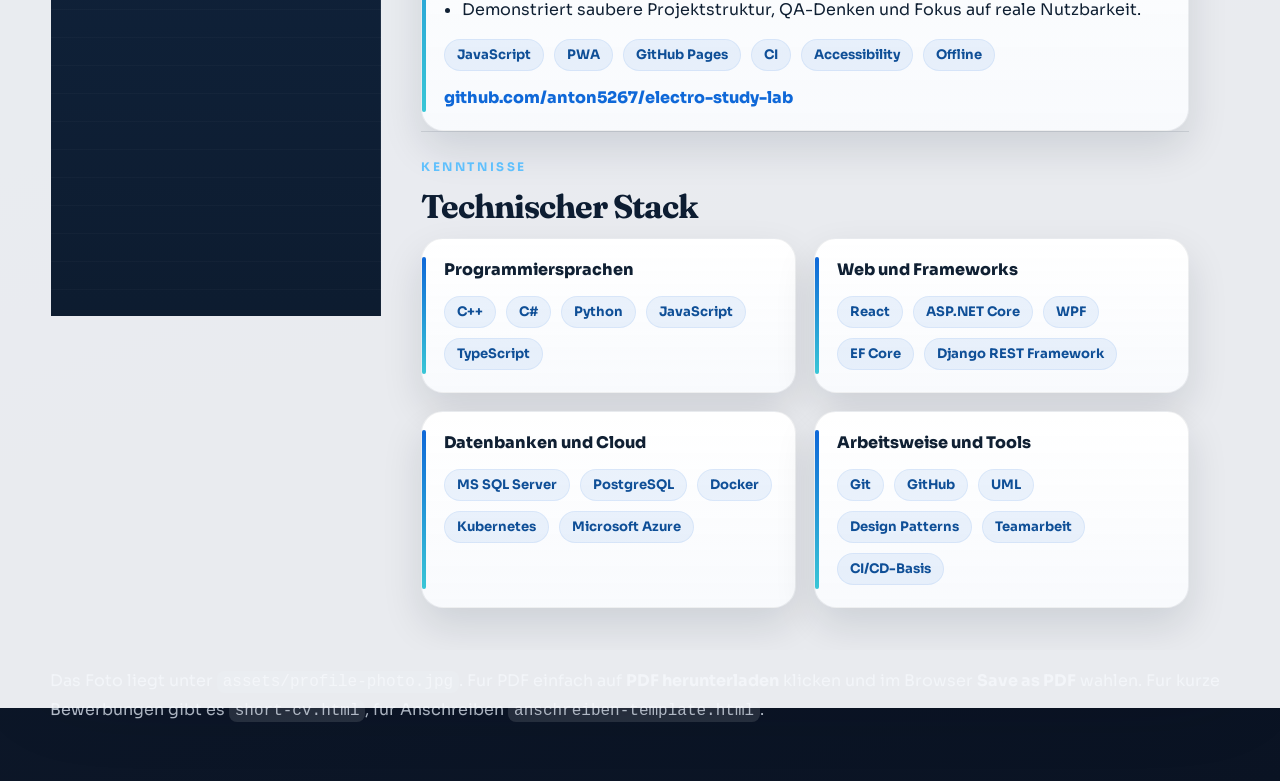
==== commit 95a7e465: "Polish resume site and add short CV" ====
--- a/index.html
+++ b/index.html
@@ -5,9 +5,42 @@
   <meta name="viewport" content="width=device-width, initial-scale=1">
   <title>Anton Lyshtva | Lebenslauf</title>
   <meta
+    id="metaDescription"
     name="description"
-    content="Lebenslauf von Anton Lyshtva als Website mit druckoptimierter PDF-Ansicht."
+    content="Bilingualer Lebenslauf von Anton Lyshtva fur Ausbildung oder Junior-Positionen in Deutschland."
   >
+  <meta name="theme-color" content="#0f68d8">
+  <link id="canonicalLink" rel="canonical" href="https://anton5267.github.io/resume/">
+  <meta property="og:type" content="website">
+  <meta property="og:site_name" content="Anton Lyshtva Resume">
+  <meta id="ogTitle" property="og:title" content="Anton Lyshtva | Junior Software Developer">
+  <meta
+    id="ogDescription"
+    property="og:description"
+    content="Bilingualer Lebenslauf von Anton Lyshtva fur Ausbildung oder Junior-Positionen in Deutschland."
+  >
+  <meta id="ogUrl" property="og:url" content="https://anton5267.github.io/resume/">
+  <meta
+    id="ogImage"
+    property="og:image"
+    content="https://anton5267.github.io/resume/assets/social-preview.png"
+  >
+  <meta name="twitter:card" content="summary_large_image">
+  <meta id="twitterTitle" name="twitter:title" content="Anton Lyshtva | Junior Software Developer">
+  <meta
+    id="twitterDescription"
+    name="twitter:description"
+    content="Bilingualer Lebenslauf von Anton Lyshtva fur Ausbildung oder Junior-Positionen in Deutschland."
+  >
+  <meta
+    id="twitterImage"
+    name="twitter:image"
+    content="https://anton5267.github.io/resume/assets/social-preview.png"
+  >
+  <link rel="icon" href="favicon.svg" type="image/svg+xml">
+  <link rel="icon" href="favicon.ico" sizes="any">
+  <link rel="apple-touch-icon" href="apple-touch-icon.png">
+  <link rel="manifest" href="site.webmanifest">
   <link rel="preconnect" href="https://fonts.googleapis.com">
   <link rel="preconnect" href="https://fonts.gstatic.com" crossorigin>
   <link
@@ -31,6 +64,7 @@
 
         <nav class="nav-links" aria-label="Primary">
           <a class="nav-link nav-link--active" id="navResume" href="index.html">Lebenslauf</a>
+          <a class="nav-link" id="navShortCv" href="short-cv.html">Kurzprofil</a>
           <a class="nav-link" id="navDiploma" href="diploma.html">Diplom</a>
         </nav>
       </div>
@@ -133,12 +167,12 @@
       </main>
     </div>
 
-    <footer class="footer-note no-print">
-      <p>
-        Lege dein Foto als <code>assets/profile-photo.jpg</code> ab oder passe den Pfad in
-        <code>resume-data.js</code> an. Fur PDF einfach auf <strong>PDF herunterladen</strong>
-        klicken und im Browser <strong>Save as PDF</strong> wahlen. Fur Bewerbungen an
-        einzelne Unternehmen gibt es zusatzlich die Datei <code>anschreiben-template.html</code>.
+    <footer class="footer-note no-print" id="footerNote">
+      <p id="footerNoteText">
+        Das Foto liegt unter <code>assets/profile-photo.jpg</code>. Fur PDF einfach auf
+        <strong>PDF herunterladen</strong> klicken und im Browser <strong>Save as PDF</strong>
+        wahlen. Fur kurze Bewerbungen gibt es <code>short-cv.html</code>, fur Anschreiben
+        <code>anschreiben-template.html</code>.
       </p>
     </footer>
   </div>
--- a/styles.css
+++ b/styles.css
@@ -728,6 +728,254 @@
   line-height: 1.7;
 }
 
+.footer-note--short {
+  max-width: 840px;
+}
+
+.short-print-summary {
+  display: none;
+}
+
+.section-heading--compact {
+  margin-bottom: 12px;
+}
+
+.contact-list--compact {
+  gap: 10px;
+}
+
+.contact-list--compact .contact-item {
+  display: grid;
+  grid-template-columns: 104px minmax(0, 1fr);
+  gap: 8px;
+  align-items: baseline;
+}
+
+.contact-list--compact .contact-item dt {
+  font-size: 0.68rem;
+  letter-spacing: 0.14em;
+}
+
+.contact-list--compact .contact-item dd {
+  font-size: 0.88rem;
+  line-height: 1.5;
+}
+
+.compact-list--dark {
+  color: var(--ink);
+  padding-left: 18px;
+}
+
+.chip-list--dark .chip {
+  background: rgba(15, 104, 216, 0.08);
+  border-color: rgba(15, 104, 216, 0.1);
+  color: #0f4f97;
+}
+
+.short-sheet {
+  position: relative;
+  padding: 32px;
+  border-radius: var(--radius-xl);
+  background:
+    linear-gradient(180deg, rgba(255, 255, 255, 0.96), rgba(248, 250, 253, 0.98)),
+    var(--sheet-strong);
+  border: 1px solid rgba(255, 255, 255, 0.1);
+  box-shadow: var(--shadow);
+}
+
+.short-sheet::before {
+  content: "";
+  position: absolute;
+  inset: 0;
+  border-radius: inherit;
+  pointer-events: none;
+  background:
+    radial-gradient(circle at top right, rgba(15, 104, 216, 0.08), transparent 28%),
+    linear-gradient(180deg, rgba(255, 255, 255, 0.14), transparent 20%);
+}
+
+.short-hero,
+.short-highlights,
+.short-grid {
+  position: relative;
+  z-index: 1;
+}
+
+.short-hero {
+  display: grid;
+  grid-template-columns: minmax(0, 1fr) 210px;
+  gap: 24px;
+  align-items: start;
+  padding-bottom: 22px;
+  border-bottom: 1px solid var(--line);
+}
+
+.short-hero__copy .hero-block__name {
+  max-width: 11ch;
+  font-size: clamp(2.8rem, 6vw, 4.2rem);
+}
+
+.short-hero__copy .hero-block__title {
+  max-width: 28ch;
+  margin-bottom: 12px;
+}
+
+.short-hero__aside {
+  display: grid;
+  gap: 12px;
+  justify-items: end;
+}
+
+.short-photo-frame {
+  position: relative;
+  width: 168px;
+  aspect-ratio: 4 / 5;
+  border-radius: 26px;
+  overflow: hidden;
+  border: 1px solid rgba(15, 104, 216, 0.12);
+  background:
+    linear-gradient(145deg, rgba(15, 104, 216, 0.12), rgba(71, 208, 224, 0.18)),
+    #e7eef8;
+  box-shadow: var(--shadow-soft);
+}
+
+.short-photo-frame::before {
+  content: "";
+  position: absolute;
+  inset: 12px;
+  border-radius: 20px;
+  border: 1px solid rgba(255, 255, 255, 0.46);
+  pointer-events: none;
+}
+
+.short-profile-photo,
+.short-photo-fallback {
+  position: absolute;
+  inset: 0;
+  width: 100%;
+  height: 100%;
+}
+
+.short-photo-fallback {
+  background:
+    radial-gradient(circle at top, rgba(71, 208, 224, 0.2), transparent 34%),
+    linear-gradient(180deg, rgba(255, 255, 255, 0.24), rgba(255, 255, 255, 0.08));
+  color: rgba(15, 29, 50, 0.68);
+}
+
+.short-availability {
+  margin: 0;
+  max-width: 19ch;
+  text-align: right;
+  font-size: 0.92rem;
+  line-height: 1.6;
+  color: var(--muted);
+}
+
+.short-highlights {
+  display: grid;
+  grid-template-columns: repeat(3, minmax(0, 1fr));
+  gap: 12px;
+  margin-top: 18px;
+}
+
+.meta-pill--short {
+  padding: 16px 16px 14px;
+}
+
+.short-grid {
+  display: grid;
+  grid-template-columns: repeat(2, minmax(0, 1fr));
+  gap: 14px;
+  margin-top: 18px;
+}
+
+.short-card {
+  padding: 18px;
+  border-radius: 22px;
+  background:
+    linear-gradient(180deg, rgba(255, 255, 255, 0.9), rgba(248, 250, 253, 0.96)),
+    var(--sheet-strong);
+  border: 1px solid rgba(16, 32, 51, 0.07);
+  box-shadow: var(--shadow-soft);
+}
+
+.short-card--span-2 {
+  grid-column: span 2;
+}
+
+.short-stack-list,
+.short-tags-grid,
+.short-timeline {
+  display: grid;
+  gap: 12px;
+}
+
+.short-stack-list {
+  grid-template-columns: repeat(2, minmax(0, 1fr));
+}
+
+.short-stack-item {
+  position: relative;
+  padding: 15px 16px 16px;
+  border-radius: 18px;
+  background: rgba(15, 104, 216, 0.06);
+  border: 1px solid rgba(15, 104, 216, 0.08);
+}
+
+.short-stack-item__title,
+.short-tag-card__title,
+.short-timeline__title {
+  margin: 0;
+  font-size: 0.96rem;
+  font-weight: 800;
+  color: #102033;
+}
+
+.short-stack-item__subtitle,
+.short-timeline__period {
+  margin: 6px 0 0;
+  font-size: 0.8rem;
+  line-height: 1.5;
+  color: var(--muted);
+}
+
+.short-stack-item__text,
+.short-timeline__text {
+  margin: 8px 0 0;
+  font-size: 0.88rem;
+  line-height: 1.62;
+  color: var(--ink);
+}
+
+.short-tag-card {
+  padding: 14px 15px 15px;
+  border-radius: 18px;
+  background: rgba(15, 104, 216, 0.05);
+  border: 1px solid rgba(15, 104, 216, 0.08);
+}
+
+.short-tag-card__title {
+  margin-bottom: 10px;
+}
+
+.tag-list--compact {
+  gap: 8px;
+  margin-top: 0;
+}
+
+.short-timeline__item + .short-timeline__item {
+  padding-top: 12px;
+  border-top: 1px solid rgba(16, 32, 51, 0.08);
+}
+
+.short-timeline__top {
+  display: flex;
+  justify-content: space-between;
+  gap: 12px;
+  align-items: baseline;
+}
+
 .document-grid {
   display: grid;
   grid-template-columns: repeat(2, minmax(0, 1fr));
@@ -976,6 +1224,19 @@
     grid-template-columns: 1fr;
   }
 
+  .short-hero {
+    grid-template-columns: 1fr;
+  }
+
+  .short-hero__aside {
+    justify-items: start;
+  }
+
+  .short-availability {
+    max-width: none;
+    text-align: left;
+  }
+
   .content {
     order: 1;
   }
@@ -1037,6 +1298,7 @@
   }
 
   .toolbar {
+    display: grid;
     gap: 14px;
     padding: 14px;
     margin-bottom: 14px;
@@ -1044,25 +1306,38 @@
   }
 
   .toolbar__left {
+    min-width: 0;
+    width: 100%;
     gap: 14px;
+  }
+
+  .toolbar__meta,
+  .toolbar__actions {
+    min-width: 0;
+    width: 100%;
   }
 
   .toolbar__title {
     font-size: clamp(1.15rem, 7vw, 1.45rem);
     line-height: 1.18;
+    overflow-wrap: anywhere;
   }
 
   .toolbar__actions {
-    width: 100%;
     display: grid;
-    grid-template-columns: minmax(0, 1fr) minmax(0, 1fr);
+    grid-template-columns: 1fr;
     gap: 10px;
   }
 
   .nav-links,
   .lang-switch {
     width: 100%;
-    justify-content: space-between;
+    justify-content: stretch;
+  }
+
+  .nav-links {
+    display: grid;
+    grid-template-columns: repeat(3, minmax(0, 1fr));
   }
 
   .nav-link,
@@ -1076,6 +1351,51 @@
     min-height: 44px;
     padding: 0 14px;
     font-size: 0.88rem;
+  }
+
+  .short-sheet {
+    padding: 20px 18px;
+    border-radius: 24px;
+  }
+
+  .short-hero {
+    gap: 18px;
+    padding-bottom: 18px;
+  }
+
+  .short-hero__copy .hero-block__name {
+    max-width: none;
+    font-size: clamp(2.3rem, 10vw, 3.2rem);
+  }
+
+  .short-photo-frame {
+    width: 120px;
+    border-radius: 20px;
+  }
+
+  .short-photo-frame::before {
+    inset: 10px;
+    border-radius: 14px;
+  }
+
+  .short-highlights,
+  .short-grid,
+  .short-stack-list {
+    grid-template-columns: 1fr;
+  }
+
+  .short-card--span-2 {
+    grid-column: auto;
+  }
+
+  .short-card {
+    padding: 16px;
+    border-radius: 18px;
+  }
+
+  .short-timeline__top {
+    flex-direction: column;
+    align-items: flex-start;
   }
 
   .letter-sheet {
@@ -1331,6 +1651,18 @@
     font-size: 0.84rem;
   }
 
+  .short-sheet {
+    padding: 18px 14px;
+  }
+
+  .short-photo-frame {
+    width: 102px;
+  }
+
+  .short-hero__copy .hero-block__title {
+    font-size: 0.95rem;
+  }
+
   .photo-card {
     grid-template-columns: 96px minmax(0, 1fr);
     gap: 12px;
@@ -1359,7 +1691,7 @@
 
 @page {
   size: A4;
-  margin: 11mm;
+  margin: 7mm;
 }
 
 @media print {
@@ -1521,6 +1853,185 @@
     display: none;
   }
 
+  .short-sheet {
+    box-shadow: none;
+    border: 0;
+    border-radius: 0;
+    padding: 0;
+    background: #ffffff;
+    width: 112%;
+    transform: scale(0.89);
+    transform-origin: top left;
+  }
+
+  .short-sheet::before {
+    display: none;
+  }
+
+  .short-hero {
+    grid-template-columns: 1fr;
+    gap: 12px;
+    padding-bottom: 12px;
+  }
+
+  .short-cv-page .hero-block__eyebrow,
+  .short-cv-page .section-label {
+    margin-bottom: 5px;
+    font-size: 7pt;
+    letter-spacing: 0.18em;
+  }
+
+  .short-cv-page .hero-block__name {
+    font-size: 21pt;
+    line-height: 0.92;
+  }
+
+  .short-hero__aside,
+  .short-highlights {
+    display: none;
+  }
+
+  .short-photo-frame {
+    width: 42mm;
+    border-radius: 14px;
+    box-shadow: none;
+    background: #eef4fb;
+  }
+
+  .short-photo-frame::before {
+    display: none;
+  }
+
+  .short-availability {
+    font-size: 9pt;
+    line-height: 1.45;
+  }
+
+  .short-highlights {
+    gap: 8px;
+    margin-top: 12px;
+  }
+
+  .meta-pill--short {
+    padding: 10px 10px 9px;
+    box-shadow: none;
+    background: #f2f6fb;
+  }
+
+  .short-grid {
+    display: flex;
+    flex-wrap: wrap;
+    gap: 10px;
+    margin-top: 12px;
+  }
+
+  .short-card,
+  .short-stack-item,
+  .short-tag-card,
+  .short-timeline__item {
+    break-inside: avoid;
+    page-break-inside: avoid;
+    box-shadow: none;
+  }
+
+  .short-card {
+    padding: 10px 11px;
+    border-radius: 12px;
+  }
+
+  .short-card--span-2 {
+    grid-column: auto;
+  }
+
+  .short-grid > .short-card {
+    width: calc(50% - 5px);
+  }
+
+  .short-grid > .short-card:nth-child(1) {
+    width: calc(34% - 5px);
+  }
+
+  .short-grid > .short-card:nth-child(2) {
+    width: calc(66% - 5px);
+  }
+
+  .short-grid > .short-card:nth-child(3),
+  .short-grid > .short-card:nth-child(6) {
+    width: 100%;
+  }
+
+  .short-grid > .short-card:nth-child(2) {
+    display: none;
+  }
+
+  .short-grid > .short-card:nth-child(6) {
+    display: none;
+  }
+
+  .short-grid > .short-card:nth-child(4) {
+    width: calc(58% - 5px);
+  }
+
+  .short-grid > .short-card:nth-child(5) {
+    width: calc(42% - 5px);
+  }
+
+  .short-stack-list,
+  .short-tags-grid {
+    gap: 8px;
+  }
+
+  .short-stack-item,
+  .short-tag-card {
+    padding: 10px 11px;
+    border-radius: 12px;
+    background: #f6f9fc;
+  }
+
+  .short-stack-item__title,
+  .short-tag-card__title,
+  .short-timeline__title {
+    font-size: 8pt;
+  }
+
+  .short-stack-item__subtitle,
+  .short-timeline__period,
+  .short-stack-item__text,
+  .short-timeline__text,
+  .short-hero__copy .hero-block__summary,
+  .short-hero__copy .hero-block__title,
+  .short-card .contact-item dd,
+  .short-card .contact-item dt,
+  .short-card .compact-list,
+  .short-card .chip,
+  .short-card .tag {
+    font-size: 7.4pt;
+    line-height: 1.24;
+  }
+
+  .short-card .contact-item {
+    grid-template-columns: 80px minmax(0, 1fr);
+    gap: 4px;
+  }
+
+  .short-card .compact-list {
+    gap: 4px;
+  }
+
+  .short-card .chip,
+  .short-card .tag {
+    min-height: 22px;
+    padding: 0 8px;
+  }
+
+  .short-print-summary {
+    display: block;
+    margin: 10px 0 0;
+    font-size: 7.4pt;
+    line-height: 1.28;
+    color: #111d2a;
+  }
+
   code {
     background: rgba(17, 29, 42, 0.08);
     color: #111d2a;
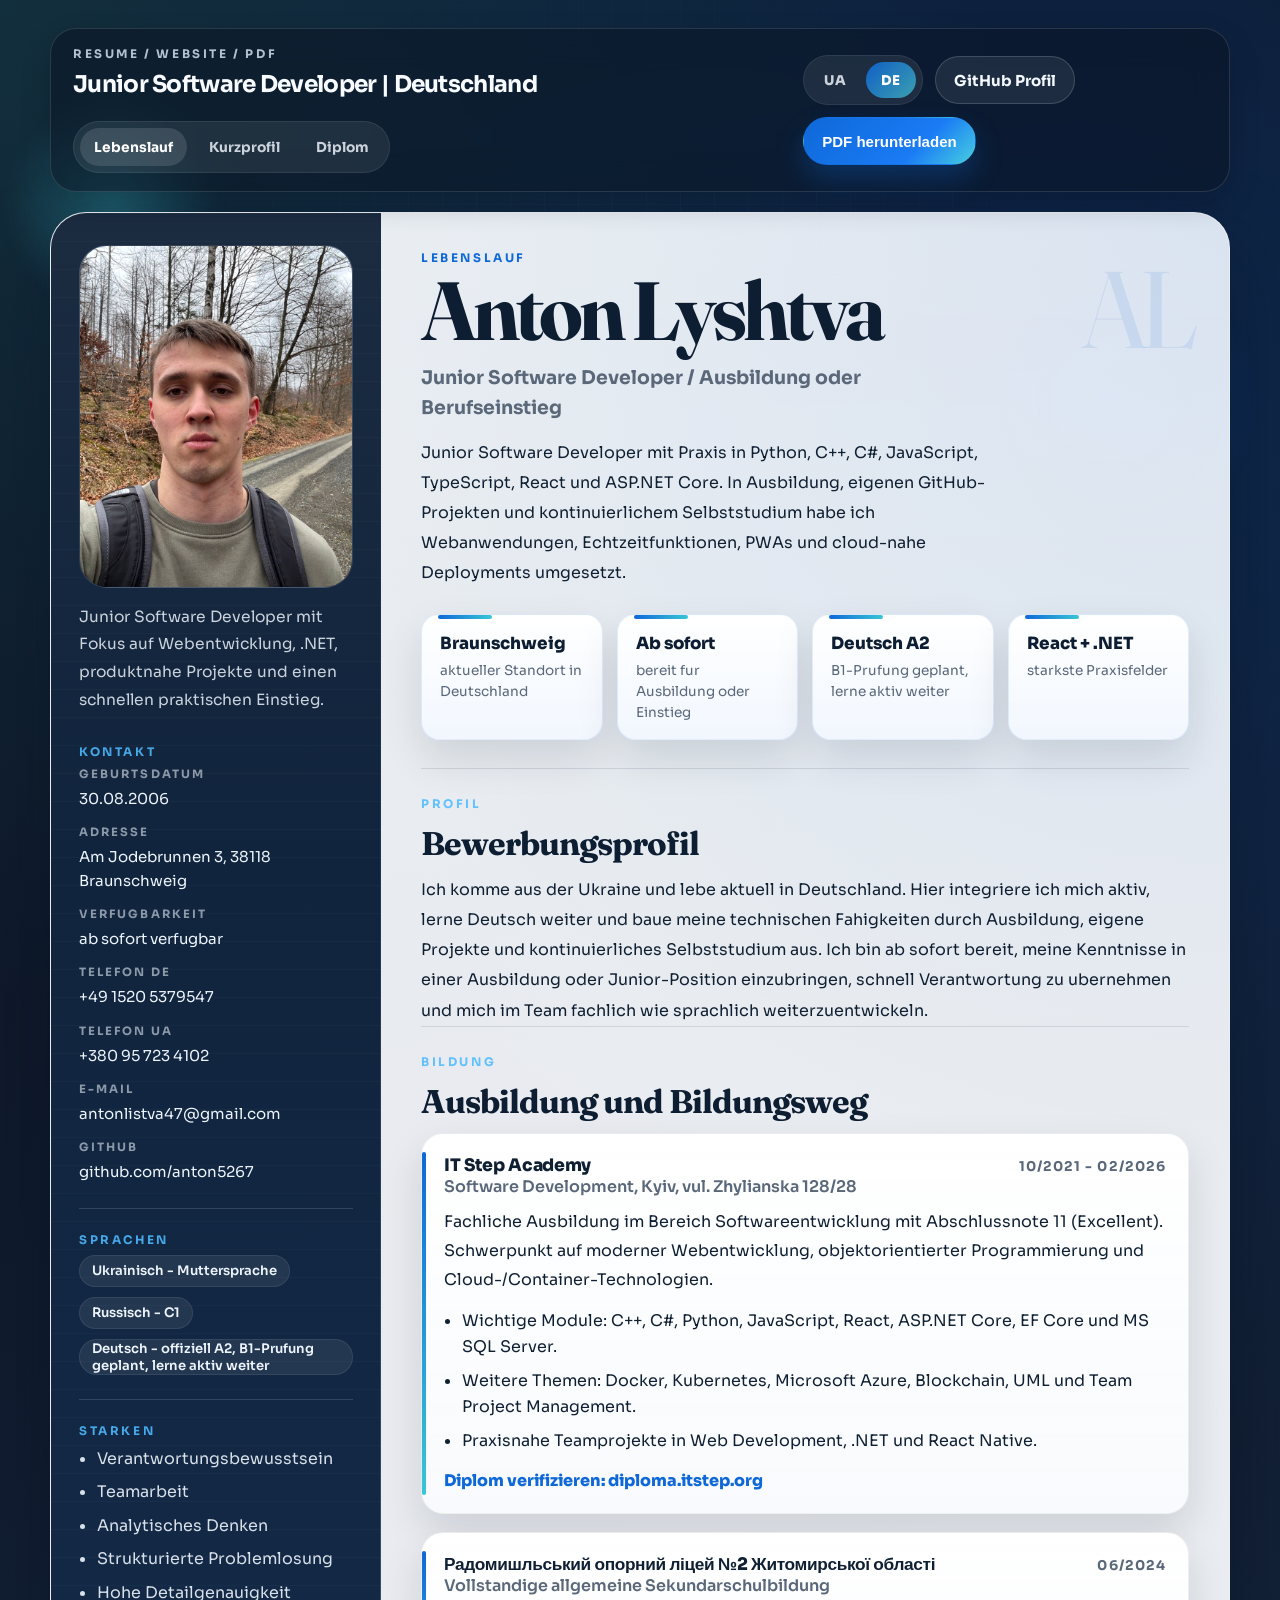
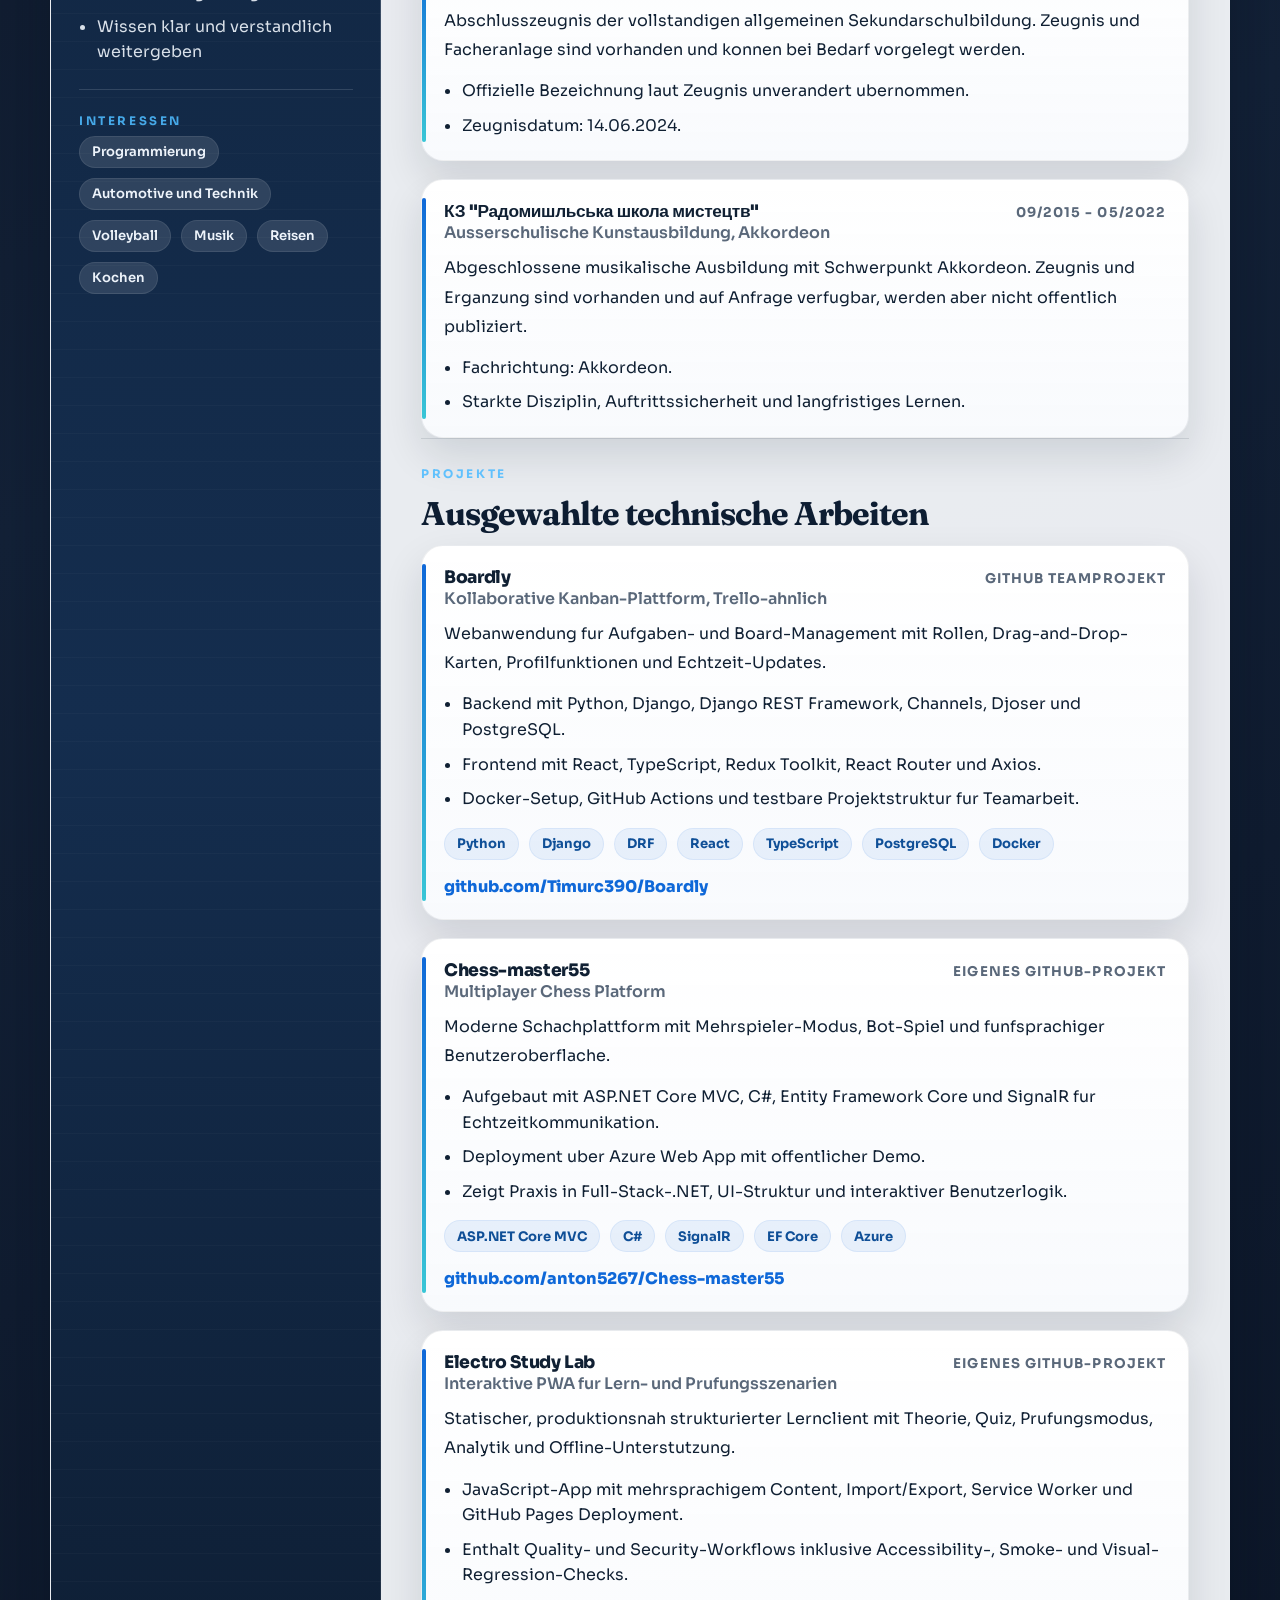
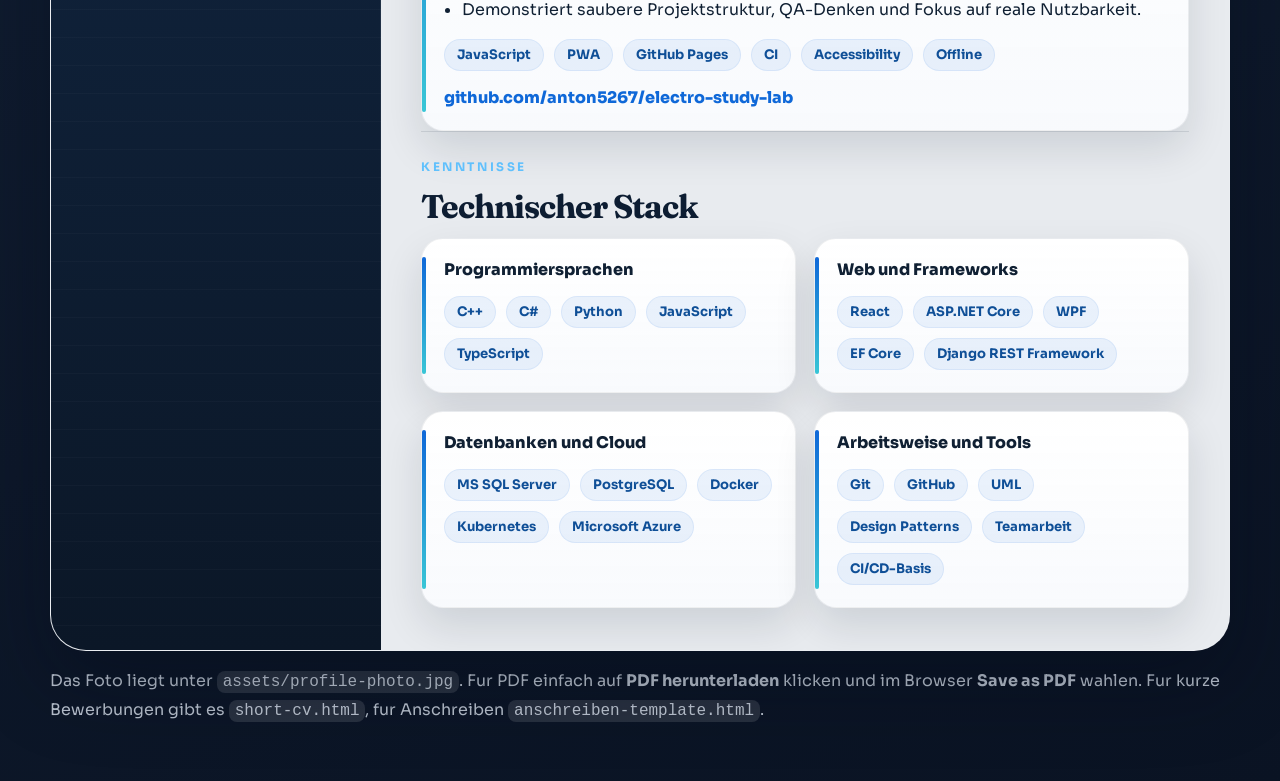
==== commit 9e19905a: "Build paginated PDF export for resume" ====
--- a/index.html
+++ b/index.html
@@ -49,7 +49,7 @@
   >
   <link rel="stylesheet" href="styles.css">
 </head>
-<body>
+<body class="resume-page">
   <div class="site-frame">
     <div class="ambient ambient--one no-print" aria-hidden="true"></div>
     <div class="ambient ambient--two no-print" aria-hidden="true"></div>
--- a/styles.css
+++ b/styles.css
@@ -732,6 +732,454 @@
   max-width: 840px;
 }
 
+.print-resume {
+  display: none;
+}
+
+.print-resume.is-measuring {
+  position: fixed;
+  left: -260mm;
+  top: 0;
+  z-index: -10;
+  display: block;
+  visibility: hidden;
+  pointer-events: none;
+}
+
+body.resume-page.has-print-layout .site-frame {
+  display: none;
+}
+
+body.resume-page.has-print-layout .print-resume:not(.is-measuring) {
+  display: block;
+}
+
+.print-page {
+  position: relative;
+  width: 210mm;
+  height: 297mm;
+  max-height: 297mm;
+  box-sizing: border-box;
+  overflow: hidden;
+  color: var(--ink);
+  background:
+    radial-gradient(circle at 12% 18%, rgba(57, 198, 214, 0.18), transparent 20%),
+    radial-gradient(circle at 86% 8%, rgba(15, 104, 216, 0.22), transparent 22%),
+    linear-gradient(160deg, var(--page-bg), var(--page-bg-2) 48%, #0a1323 100%);
+  break-inside: avoid-page;
+  page-break-inside: avoid;
+  break-after: page;
+  page-break-after: always;
+}
+
+.print-page:last-child {
+  break-after: auto;
+  page-break-after: auto;
+}
+
+.print-page::before {
+  content: "";
+  position: absolute;
+  top: 40mm;
+  left: 10mm;
+  right: 10mm;
+  bottom: 10mm;
+  border-radius: 12mm;
+  border: 1px solid rgba(255, 255, 255, 0.12);
+  background:
+    linear-gradient(180deg, rgba(255, 255, 255, 0.96), rgba(248, 250, 253, 0.98)),
+    var(--sheet-strong);
+}
+
+.print-page__toolbar {
+  position: absolute;
+  top: 10mm;
+  left: 10mm;
+  right: 10mm;
+  z-index: 3;
+}
+
+.print-page__sidebar {
+  position: absolute;
+  top: 40mm;
+  left: 10mm;
+  bottom: 10mm;
+  width: 51mm;
+  z-index: 2;
+}
+
+.print-page__content {
+  position: absolute;
+  top: 52mm;
+  left: 66mm;
+  right: 14mm;
+  bottom: 14mm;
+  z-index: 2;
+  overflow: hidden;
+}
+
+.print-page .toolbar {
+  position: static;
+  z-index: auto;
+  display: grid;
+  grid-template-columns: minmax(0, 1fr) 60mm;
+  gap: 4mm 8mm;
+  align-items: start;
+  min-height: 25mm;
+  margin: 0;
+  padding: 5mm 6mm;
+  border: 1px solid rgba(255, 255, 255, 0.12);
+  border-radius: 10mm;
+  background: linear-gradient(180deg, rgba(19, 38, 63, 0.96), rgba(12, 27, 47, 0.92));
+  box-shadow: none;
+  backdrop-filter: none;
+}
+
+.print-page .toolbar__left {
+  display: grid;
+  gap: 4mm;
+  align-content: start;
+}
+
+.print-page .toolbar__meta {
+  gap: 0;
+}
+
+.print-page .toolbar__eyebrow {
+  margin: 0 0 2mm;
+  font-size: 6.5pt;
+  letter-spacing: 0.2em;
+  color: rgba(217, 231, 247, 0.84);
+}
+
+.print-page .toolbar__title {
+  margin: 0;
+  font-size: 14pt;
+  line-height: 1.1;
+  color: #f8fbff;
+}
+
+.print-page .nav-links {
+  gap: 1.4mm;
+  padding: 1.2mm;
+  background: rgba(255, 255, 255, 0.08);
+  border-color: rgba(255, 255, 255, 0.08);
+}
+
+.print-page .nav-link {
+  min-height: 10.5mm;
+  padding: 0 4.2mm;
+  font-size: 7.7pt;
+}
+
+.print-page .toolbar__actions {
+  width: 60mm;
+  gap: 2.6mm;
+  justify-content: flex-end;
+  flex-wrap: wrap;
+  align-items: center;
+}
+
+.print-page .lang-switch {
+  gap: 1.2mm;
+  padding: 1.2mm;
+}
+
+.print-page .lang-switch__button {
+  min-width: 10.5mm;
+  min-height: 10.5mm;
+  padding: 0 3.2mm;
+  font-size: 7.2pt;
+}
+
+.print-page .button {
+  min-height: 11.5mm;
+  padding: 0 5mm;
+  font-size: 8pt;
+  box-shadow: none;
+}
+
+.print-page .button--primary {
+  width: 100%;
+}
+
+.print-page .sidebar {
+  position: static;
+  height: 100%;
+  padding: 6mm 5mm 6.5mm;
+  border-radius: 12mm 0 0 12mm;
+  overflow: hidden;
+  background:
+    linear-gradient(180deg, rgba(255, 255, 255, 0.05), transparent 18%),
+    repeating-linear-gradient(
+      180deg,
+      rgba(255, 255, 255, 0.025) 0,
+      rgba(255, 255, 255, 0.025) 1px,
+      transparent 1px,
+      transparent 24px
+    ),
+    var(--sidebar);
+  color: var(--sidebar-ink);
+  box-shadow: none;
+}
+
+.print-page .sidebar::after {
+  display: block;
+  top: 6mm;
+  bottom: 6mm;
+}
+
+.print-page .photo-card {
+  margin-bottom: 5.5mm;
+}
+
+.print-page .photo-frame {
+  border-radius: 8mm;
+  border: 1px solid rgba(255, 255, 255, 0.12);
+  box-shadow: none;
+  background:
+    linear-gradient(180deg, rgba(255, 255, 255, 0.08), transparent 35%),
+    linear-gradient(145deg, #183250, #0d1b2d);
+}
+
+.print-page .photo-frame::before {
+  inset: 3mm;
+  border-radius: 5.5mm;
+}
+
+.print-page .profile-photo {
+  transform: scale(1.02);
+}
+
+.print-page .photo-fallback {
+  font-size: 30pt;
+}
+
+.print-page .sidebar__role {
+  margin: 3mm 0 0;
+  font-size: 8.8pt;
+  line-height: 1.55;
+}
+
+.print-page .sidebar-section + .sidebar-section {
+  margin-top: 4mm;
+  padding-top: 4mm;
+}
+
+.print-page .contact-list {
+  gap: 3.2mm;
+}
+
+.print-page .contact-item {
+  gap: 1mm;
+}
+
+.print-page .contact-item dt {
+  font-size: 6.1pt;
+  letter-spacing: 0.18em;
+}
+
+.print-page .contact-item dd {
+  font-size: 8.1pt;
+  line-height: 1.34;
+}
+
+.print-page .chip-list {
+  gap: 2mm;
+}
+
+.print-page .chip {
+  min-height: 7mm;
+  padding: 0 2.8mm;
+  font-size: 7pt;
+}
+
+.print-page .compact-list {
+  padding-left: 4.2mm;
+  gap: 1.8mm;
+  font-size: 8pt;
+  line-height: 1.42;
+}
+
+.print-page .hero-block {
+  position: relative;
+  padding: 0 0 5.5mm;
+  border-bottom: 1px solid rgba(16, 32, 51, 0.11);
+}
+
+.print-page .hero-block__grid {
+  grid-template-columns: minmax(0, 1fr) 28mm;
+  gap: 4mm;
+}
+
+.print-page .hero-monogram {
+  padding-top: 2mm;
+  font-size: 42pt;
+  color: rgba(15, 104, 216, 0.13);
+}
+
+.print-page .hero-block__name {
+  max-width: 8ch;
+  font-size: 29.5pt;
+  line-height: 0.88;
+}
+
+.print-page .hero-block__name--small {
+  max-width: 10ch;
+  font-size: 24pt;
+}
+
+.print-page .hero-block__title {
+  max-width: 30ch;
+  margin: 3mm 0;
+  font-size: 11pt;
+  line-height: 1.45;
+}
+
+.print-page .hero-block__summary,
+.print-page .lead-copy {
+  font-size: 9.1pt;
+  line-height: 1.74;
+}
+
+.print-page .meta-band {
+  gap: 3mm;
+  margin-top: 5mm;
+  grid-template-columns: repeat(4, minmax(0, 1fr));
+}
+
+.print-page .meta-pill {
+  padding: 4mm 3.4mm 3.4mm;
+  border-radius: 5mm;
+  background:
+    linear-gradient(180deg, rgba(255, 255, 255, 0.92), rgba(240, 246, 255, 0.94)),
+    var(--sheet-strong);
+  border: 1px solid rgba(15, 104, 216, 0.12);
+  box-shadow: none;
+}
+
+.print-page .meta-pill::before {
+  left: 3.4mm;
+  width: 12mm;
+  height: 1.2mm;
+}
+
+.print-page .meta-pill__value {
+  margin-bottom: 1mm;
+  font-size: 9.4pt;
+}
+
+.print-page .meta-pill__label {
+  font-size: 6.8pt;
+  line-height: 1.36;
+}
+
+.print-page .content-section {
+  padding-top: 5.5mm;
+}
+
+.print-page .content-section + .content-section {
+  border-top: 1px solid rgba(16, 32, 51, 0.11);
+}
+
+.print-page .section-heading {
+  gap: 1.6mm;
+  margin-bottom: 3.5mm;
+}
+
+.print-page .section-label,
+.print-page .hero-block__eyebrow {
+  margin: 0 0 1mm;
+  font-size: 6.6pt;
+  letter-spacing: 0.2em;
+}
+
+.print-page .section-heading h3 {
+  max-width: 22ch;
+  font-size: 18.5pt;
+}
+
+.print-page .entry-list,
+.print-page .skills-grid {
+  display: grid;
+  gap: 4mm;
+}
+
+.print-page .entry-card,
+.print-page .skill-card {
+  padding: 5mm 5.5mm 5.5mm;
+  border-radius: 5.5mm;
+  background:
+    linear-gradient(180deg, rgba(255, 255, 255, 0.92), rgba(248, 250, 253, 0.97)),
+    var(--sheet-strong);
+  border: 1px solid rgba(16, 32, 51, 0.07);
+  box-shadow: none;
+}
+
+.print-page .entry-card::before,
+.print-page .skill-card::before {
+  top: 4mm;
+  bottom: 4mm;
+  width: 1.2mm;
+}
+
+.print-page .entry-card__top {
+  margin-bottom: 2.5mm;
+  gap: 3mm;
+}
+
+.print-page .entry-card__title {
+  font-size: 10.2pt;
+}
+
+.print-page .entry-card__subtitle {
+  font-size: 8.5pt;
+  line-height: 1.35;
+}
+
+.print-page .entry-card__period {
+  font-size: 6.8pt;
+}
+
+.print-page .entry-card__text {
+  font-size: 8.85pt;
+  line-height: 1.66;
+}
+
+.print-page .entry-card__list {
+  margin-top: 2.8mm;
+  padding-left: 4.4mm;
+  gap: 1.8mm;
+  font-size: 8.4pt;
+  line-height: 1.5;
+}
+
+.print-page .tag-list {
+  gap: 2mm;
+  margin-top: 3mm;
+}
+
+.print-page .tag {
+  min-height: 7mm;
+  padding: 0 2.8mm;
+  font-size: 6.9pt;
+}
+
+.print-page .entry-link {
+  margin-top: 3mm;
+  font-size: 8.5pt;
+}
+
+.print-page .skills-grid {
+  grid-template-columns: repeat(2, minmax(0, 1fr));
+  gap: 4mm;
+}
+
+.print-page .skill-card h4 {
+  margin: 0 0 3mm;
+  font-size: 9.6pt;
+}
+
 .short-print-summary {
   display: none;
 }
@@ -1691,21 +2139,26 @@
 
 @page {
   size: A4;
-  margin: 7mm;
+  margin: 6mm;
+}
+
+@page resume-page {
+  size: A4;
+  margin: 0;
+}
+
+@page short-cv-page {
+  size: A4;
+  margin: 6mm;
+}
+
+@page letter-page {
+  size: A4;
+  margin: 12mm;
 }
 
 @media print {
   :root {
-    --page-bg: #ffffff;
-    --page-bg-2: #ffffff;
-    --sheet: #ffffff;
-    --sheet-strong: #ffffff;
-    --sidebar: #15304e;
-    --sidebar-ink: #f5f8fb;
-    --ink: #111d2a;
-    --muted: #4f5b68;
-    --line: rgba(17, 29, 42, 0.12);
-    --accent-soft: rgba(15, 104, 216, 0.08);
     --shadow: none;
     --shadow-soft: none;
   }
@@ -1717,15 +2170,23 @@
     transition: none !important;
   }
 
+  html {
+    background: #ffffff;
+  }
+
   body {
     background: #ffffff;
-    font-size: 10.25pt;
-  }
-
-  body::before,
+    font-size: 10.35pt;
+  }
+
+  body::before {
+    display: none;
+  }
+
   .ambient,
   .no-print,
-  .footer-note {
+  .footer-note,
+  .document-card__viewer {
     display: none !important;
   }
 
@@ -1735,111 +2196,484 @@
     padding: 0;
   }
 
-  .resume-sheet {
+  .document-grid {
+    grid-template-columns: 1fr;
+  }
+
+  body.resume-page {
+    page: resume-page;
+    position: relative;
+    color: var(--ink);
+    background: transparent;
+  }
+
+  body.resume-page.has-print-layout::before,
+  body.resume-page.has-print-layout::after {
+    display: none !important;
+  }
+
+  body.resume-page.has-print-layout .site-frame {
+    display: none !important;
+  }
+
+  body.resume-page.has-print-layout .print-resume {
+    display: block !important;
+  }
+
+  body.resume-page::before {
+    content: "";
+    position: fixed;
+    top: -52mm;
+    right: -10mm;
+    bottom: -12mm;
+    left: -10mm;
+    display: block;
+    background:
+      radial-gradient(circle at 12% 18%, rgba(57, 198, 214, 0.18), transparent 20%),
+      radial-gradient(circle at 86% 8%, rgba(15, 104, 216, 0.22), transparent 22%),
+      linear-gradient(160deg, var(--page-bg), var(--page-bg-2) 48%, #0a1323 100%);
+    z-index: -6;
+  }
+
+  body.resume-page::after {
+    content: "";
+    position: fixed;
+    top: -12mm;
+    left: 0;
+    right: 0;
+    bottom: -2mm;
+    display: block;
+    border-radius: 12mm;
+    border: 1px solid rgba(255, 255, 255, 0.12);
+    background:
+      linear-gradient(180deg, rgba(255, 255, 255, 0.96), rgba(248, 250, 253, 0.98)),
+      var(--sheet-strong);
+    z-index: -5;
+  }
+
+  body.resume-page .site-frame {
+    position: static;
+  }
+
+  body.resume-page .toolbar.no-print {
+    position: fixed;
+    top: -42mm;
+    left: 0;
+    right: 0;
+    z-index: 30;
+    display: grid !important;
+    grid-template-columns: minmax(0, 1fr) 60mm;
+    gap: 4mm 8mm;
+    align-items: start;
+    min-height: 25mm;
+    margin: 0;
+    padding: 5mm 6mm;
+    border: 1px solid rgba(255, 255, 255, 0.12);
+    border-radius: 10mm;
+    background: linear-gradient(180deg, rgba(19, 38, 63, 0.96), rgba(12, 27, 47, 0.92));
     box-shadow: none;
+    backdrop-filter: none;
+  }
+
+  body.resume-page .toolbar__left {
+    display: grid;
+    gap: 4mm;
+    align-content: start;
+  }
+
+  body.resume-page .toolbar__meta {
+    gap: 0;
+  }
+
+  body.resume-page .toolbar__eyebrow {
+    margin: 0 0 2mm;
+    font-size: 6.5pt;
+    letter-spacing: 0.2em;
+    color: rgba(217, 231, 247, 0.84);
+  }
+
+  body.resume-page .toolbar__title {
+    font-size: 14pt;
+    line-height: 1.1;
+    color: #f8fbff;
+  }
+
+  body.resume-page .nav-links {
+    gap: 1.4mm;
+    padding: 1.2mm;
+    background: rgba(255, 255, 255, 0.08);
+    border-color: rgba(255, 255, 255, 0.08);
+  }
+
+  body.resume-page .nav-link {
+    min-height: 10.5mm;
+    padding: 0 4.2mm;
+    font-size: 7.7pt;
+  }
+
+  body.resume-page .toolbar__actions {
+    width: 60mm;
+    gap: 2.6mm;
+    justify-content: flex-end;
+    flex-wrap: wrap;
+    align-items: center;
+  }
+
+  body.resume-page .lang-switch {
+    gap: 1.2mm;
+    padding: 1.2mm;
+  }
+
+  body.resume-page .lang-switch__button {
+    min-width: 10.5mm;
+    min-height: 10.5mm;
+    padding: 0 3.2mm;
+    font-size: 7.2pt;
+  }
+
+  body.resume-page .button {
+    min-height: 11.5mm;
+    padding: 0 5mm;
+    font-size: 8pt;
+    box-shadow: none;
+  }
+
+  body.resume-page .button--primary {
+    width: 100%;
+  }
+
+  body.resume-page .resume-sheet {
+    position: static;
+    display: block;
+    background: transparent;
     border: 0;
     border-radius: 0;
-    grid-template-columns: 69mm 1fr;
-  }
-
-  .resume-sheet::before,
-  .sidebar::after,
-  .photo-frame::before {
+    overflow: visible;
+    box-shadow: none;
+  }
+
+  body.resume-page .resume-sheet::before {
     display: none;
   }
 
-  .sidebar {
-    padding: 18px;
-    background: #16314f;
-  }
-
-  .content {
-    padding: 20px 22px;
-  }
-
-  .photo-frame {
-    border-radius: 18px;
+  body.resume-page .sidebar {
+    position: fixed;
+    top: -12mm;
+    left: 0;
+    bottom: -2mm;
+    z-index: 25;
+    width: 51mm;
+    padding: 6mm 5mm 6.5mm;
+    border-radius: 12mm 0 0 12mm;
+    overflow: hidden;
+    background:
+      linear-gradient(180deg, rgba(255, 255, 255, 0.05), transparent 18%),
+      repeating-linear-gradient(
+        180deg,
+        rgba(255, 255, 255, 0.025) 0,
+        rgba(255, 255, 255, 0.025) 1px,
+        transparent 1px,
+        transparent 24px
+      ),
+      var(--sidebar);
+    color: var(--sidebar-ink);
     box-shadow: none;
-    background: #203d5f;
-  }
-
-  .profile-photo {
-    transform: none;
-  }
-
-  .hero-block {
-    padding-bottom: 18px;
-  }
-
-  .hero-block__grid {
-    grid-template-columns: 1fr;
-  }
-
-  .hero-monogram {
-    display: none;
-  }
-
-  .hero-block__name {
-    font-size: 28pt;
-    max-width: none;
-  }
-
-  .hero-block__title {
-    font-size: 11.5pt;
-    margin: 12px 0 10px;
-  }
-
-  .hero-block__summary,
-  .lead-copy,
-  .entry-card__text,
-  .entry-card__list,
-  .compact-list {
-    line-height: 1.48;
-  }
-
-  .section-heading h3 {
-    font-size: 17.5pt;
-  }
-
-  .meta-band {
-    gap: 8px;
-    grid-template-columns: repeat(2, minmax(0, 1fr));
-  }
-
-  .meta-pill {
-    padding: 10px 12px 11px;
+  }
+
+  body.resume-page .sidebar::after {
+    display: block;
+    top: 6mm;
+    bottom: 6mm;
+  }
+
+  body.resume-page .photo-card {
+    margin-bottom: 5.5mm;
+  }
+
+  body.resume-page .photo-frame {
+    border-radius: 8mm;
+    border: 1px solid rgba(255, 255, 255, 0.12);
     box-shadow: none;
-    background: #f2f6fb;
-  }
-
-  .entry-card,
-  .skill-card,
-  .photo-card,
-  .sidebar-section,
-  .hero-block,
-  .content-section {
+    background:
+      linear-gradient(180deg, rgba(255, 255, 255, 0.08), transparent 35%),
+      linear-gradient(145deg, #183250, #0d1b2d);
+  }
+
+  body.resume-page .photo-frame::before {
+    display: block;
+    inset: 3mm;
+    border-radius: 5.5mm;
+  }
+
+  body.resume-page .profile-photo {
+    transform: scale(1.02);
+  }
+
+  body.resume-page .photo-fallback {
+    font-size: 30pt;
+  }
+
+  body.resume-page .sidebar__role {
+    margin: 3mm 0 0;
+    font-size: 8.8pt;
+    line-height: 1.55;
+  }
+
+  body.resume-page .sidebar-section + .sidebar-section {
+    margin-top: 4mm;
+    padding-top: 4mm;
+  }
+
+  body.resume-page .section-label {
+    color: rgba(77, 187, 255, 0.88);
+  }
+
+  body.resume-page .contact-list {
+    gap: 3.2mm;
+  }
+
+  body.resume-page .contact-item {
+    gap: 1mm;
+  }
+
+  body.resume-page .contact-item dt {
+    font-size: 6.1pt;
+    letter-spacing: 0.18em;
+  }
+
+  body.resume-page .contact-item dd {
+    font-size: 8.1pt;
+    line-height: 1.34;
+  }
+
+  body.resume-page .chip-list {
+    gap: 2mm;
+  }
+
+  body.resume-page .chip {
+    min-height: 7mm;
+    padding: 0 2.8mm;
+    font-size: 7pt;
+  }
+
+  body.resume-page .compact-list {
+    padding-left: 4.2mm;
+    gap: 1.8mm;
+    font-size: 8pt;
+    line-height: 1.42;
+  }
+
+  body.resume-page .content {
+    position: relative;
+    z-index: 5;
+    margin-left: 56mm;
+    padding: 0 0 0 4mm;
+    background: transparent;
+  }
+
+  body.resume-page .hero-block {
+    padding: 0 0 5.5mm;
+    border-bottom: 1px solid rgba(16, 32, 51, 0.11);
+  }
+
+  body.resume-page .hero-block__grid {
+    grid-template-columns: minmax(0, 1fr) 28mm;
+    gap: 4mm;
+  }
+
+  body.resume-page .hero-monogram {
+    display: flex;
+    padding-top: 2mm;
+    font-size: 42pt;
+    color: rgba(15, 104, 216, 0.13);
+  }
+
+  body.resume-page .hero-block__name {
+    max-width: 8ch;
+    font-size: 29.5pt;
+    line-height: 0.88;
+  }
+
+  body.resume-page .hero-block__name--small {
+    max-width: 10ch;
+    font-size: 24pt;
+  }
+
+  body.resume-page .hero-block__title {
+    max-width: 30ch;
+    margin: 3mm 0;
+    font-size: 11pt;
+    line-height: 1.45;
+  }
+
+  body.resume-page .hero-block__summary,
+  body.resume-page .lead-copy {
+    font-size: 9.1pt;
+    line-height: 1.74;
+  }
+
+  body.resume-page .meta-band {
+    gap: 3mm;
+    margin-top: 5mm;
+    grid-template-columns: repeat(4, minmax(0, 1fr));
+  }
+
+  body.resume-page .meta-pill {
+    padding: 4mm 3.4mm 3.4mm;
+    border-radius: 5mm;
+    background:
+      linear-gradient(180deg, rgba(255, 255, 255, 0.92), rgba(240, 246, 255, 0.94)),
+      var(--sheet-strong);
+    border: 1px solid rgba(15, 104, 216, 0.12);
+    box-shadow: none;
+  }
+
+  body.resume-page .meta-pill::before {
+    left: 3.4mm;
+    width: 12mm;
+    height: 1.2mm;
+  }
+
+  body.resume-page .meta-pill__value {
+    margin-bottom: 1mm;
+    font-size: 9.4pt;
+  }
+
+  body.resume-page .meta-pill__label {
+    font-size: 6.8pt;
+    line-height: 1.36;
+  }
+
+  body.resume-page .content-section {
+    padding-top: 5.5mm;
+  }
+
+  body.resume-page .content-section + .content-section {
+    border-top: 1px solid rgba(16, 32, 51, 0.11);
+  }
+
+  body.resume-page .section-heading {
+    gap: 1.6mm;
+    margin-bottom: 3.5mm;
+    break-after: avoid;
+    page-break-after: avoid;
+  }
+
+  body.resume-page .section-label,
+  body.resume-page .hero-block__eyebrow {
+    margin: 0 0 1mm;
+    font-size: 6.6pt;
+    letter-spacing: 0.2em;
+  }
+
+  body.resume-page .section-heading h3 {
+    max-width: 22ch;
+    font-size: 18.5pt;
+  }
+
+  body.resume-page p,
+  body.resume-page li {
+    orphans: 3;
+    widows: 3;
+  }
+
+  body.resume-page .entry-list,
+  body.resume-page .skills-grid {
+    gap: 4mm;
+  }
+
+  body.resume-page .hero-block,
+  body.resume-page .photo-card,
+  body.resume-page .sidebar-section,
+  body.resume-page .entry-card,
+  body.resume-page .skill-card,
+  body.resume-page .section-heading,
+  body.resume-page .entry-card__top {
     break-inside: avoid;
     page-break-inside: avoid;
+  }
+
+  body.resume-page .entry-card,
+  body.resume-page .skill-card {
+    padding: 5mm 5.5mm 5.5mm;
+    border-radius: 5.5mm;
+    background:
+      linear-gradient(180deg, rgba(255, 255, 255, 0.92), rgba(248, 250, 253, 0.97)),
+      var(--sheet-strong);
+    border: 1px solid rgba(16, 32, 51, 0.07);
     box-shadow: none;
   }
 
-  .entry-card,
-  .skill-card {
-    padding: 14px 16px;
-    background: #ffffff;
-  }
-
-  .skills-grid {
-    grid-template-columns: 1fr 1fr;
-    gap: 12px;
-  }
-
-  .document-grid {
-    grid-template-columns: 1fr;
-  }
-
-  .document-card__viewer {
-    display: none;
+  body.resume-page .entry-card::before,
+  body.resume-page .skill-card::before {
+    top: 4mm;
+    bottom: 4mm;
+    width: 1.2mm;
+  }
+
+  body.resume-page .entry-card__top {
+    margin-bottom: 2.5mm;
+    gap: 3mm;
+  }
+
+  body.resume-page .entry-card__title {
+    font-size: 10.2pt;
+  }
+
+  body.resume-page .entry-card__subtitle {
+    font-size: 8.5pt;
+    line-height: 1.35;
+  }
+
+  body.resume-page .entry-card__period {
+    font-size: 6.8pt;
+  }
+
+  body.resume-page .entry-card__text {
+    font-size: 8.85pt;
+    line-height: 1.66;
+  }
+
+  body.resume-page .entry-card__list {
+    margin-top: 2.8mm;
+    padding-left: 4.4mm;
+    gap: 1.8mm;
+    font-size: 8.4pt;
+    line-height: 1.5;
+  }
+
+  body.resume-page .tag-list {
+    gap: 2mm;
+    margin-top: 3mm;
+  }
+
+  body.resume-page .tag {
+    min-height: 7mm;
+    padding: 0 2.8mm;
+    font-size: 6.9pt;
+  }
+
+  body.resume-page .entry-link {
+    margin-top: 3mm;
+    font-size: 8.5pt;
+  }
+
+  body.resume-page .skills-grid {
+    grid-template-columns: repeat(2, minmax(0, 1fr));
+    gap: 4mm;
+  }
+
+  body.resume-page .skill-card h4 {
+    margin: 0 0 3mm;
+    font-size: 9.6pt;
+  }
+
+  body.short-cv-page {
+    page: short-cv-page;
+  }
+
+  body.letter-page {
+    page: letter-page;
   }
 
   .letter-sheet {
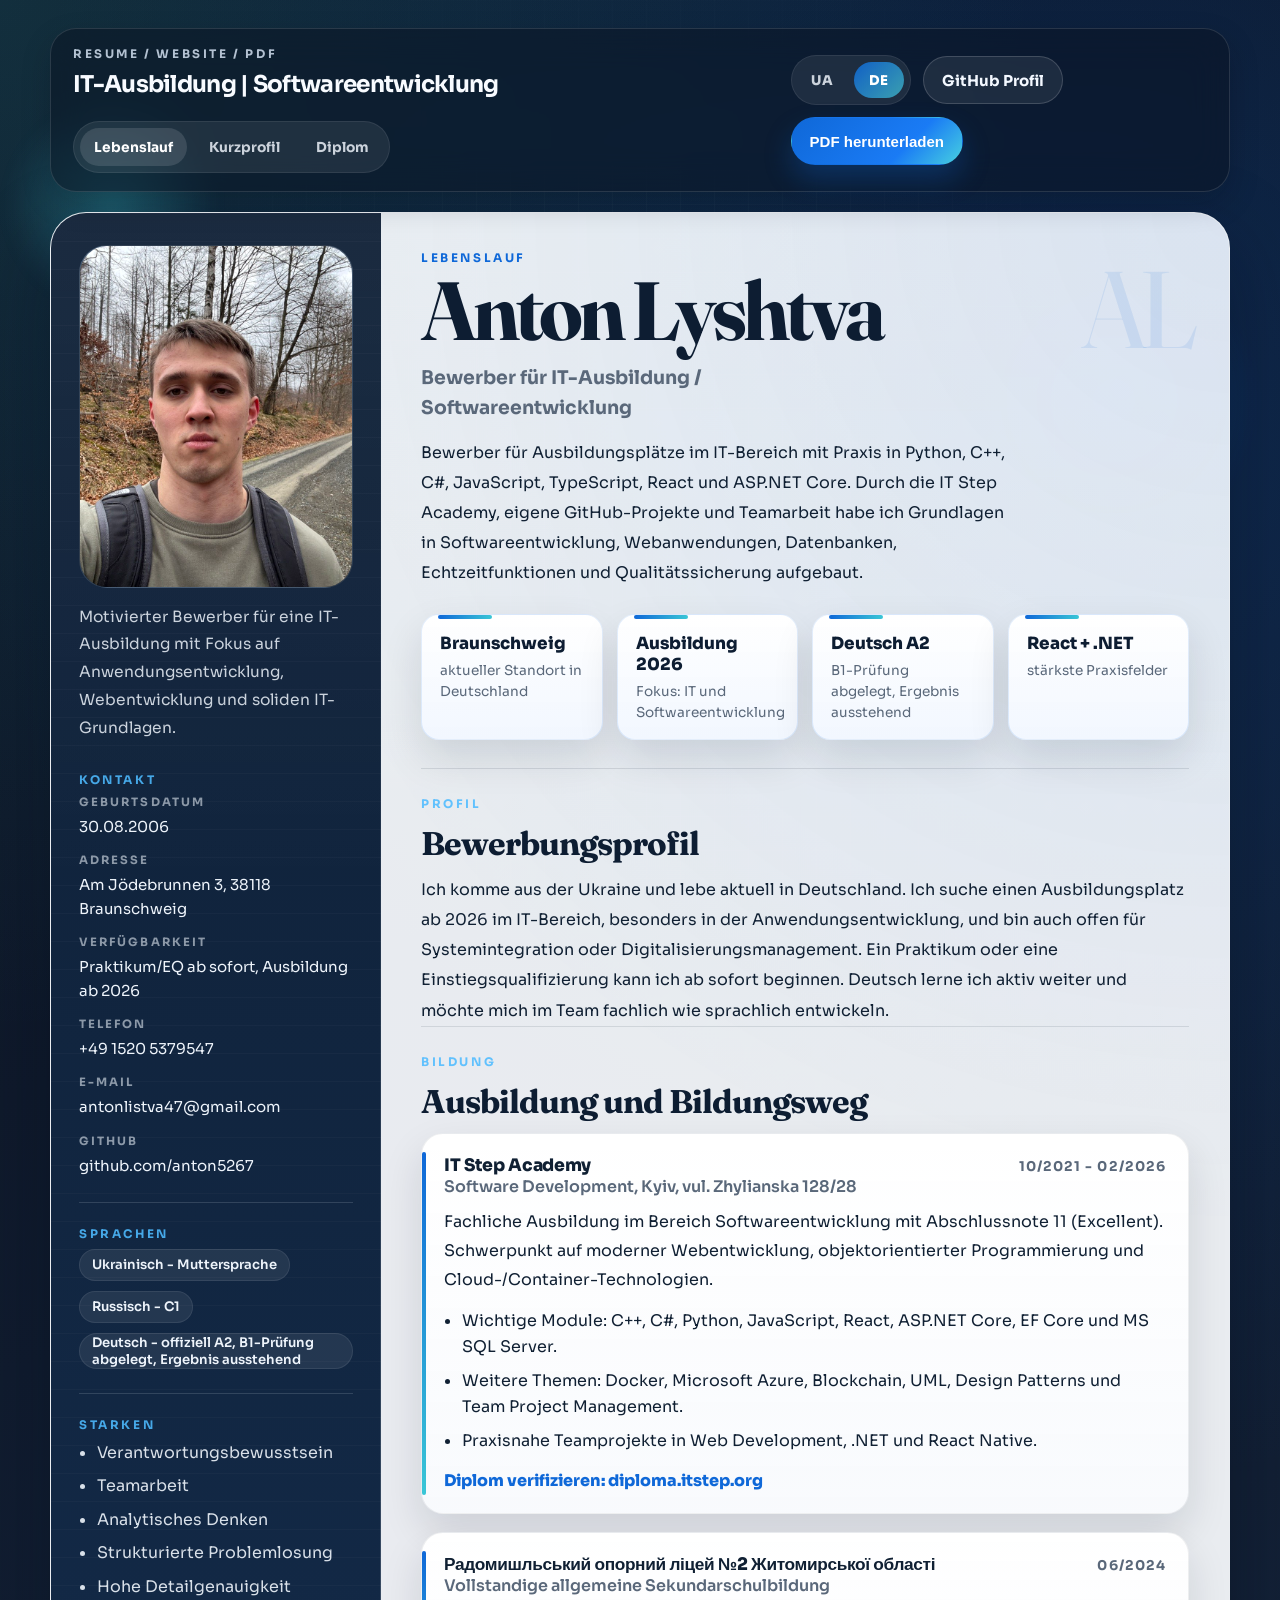
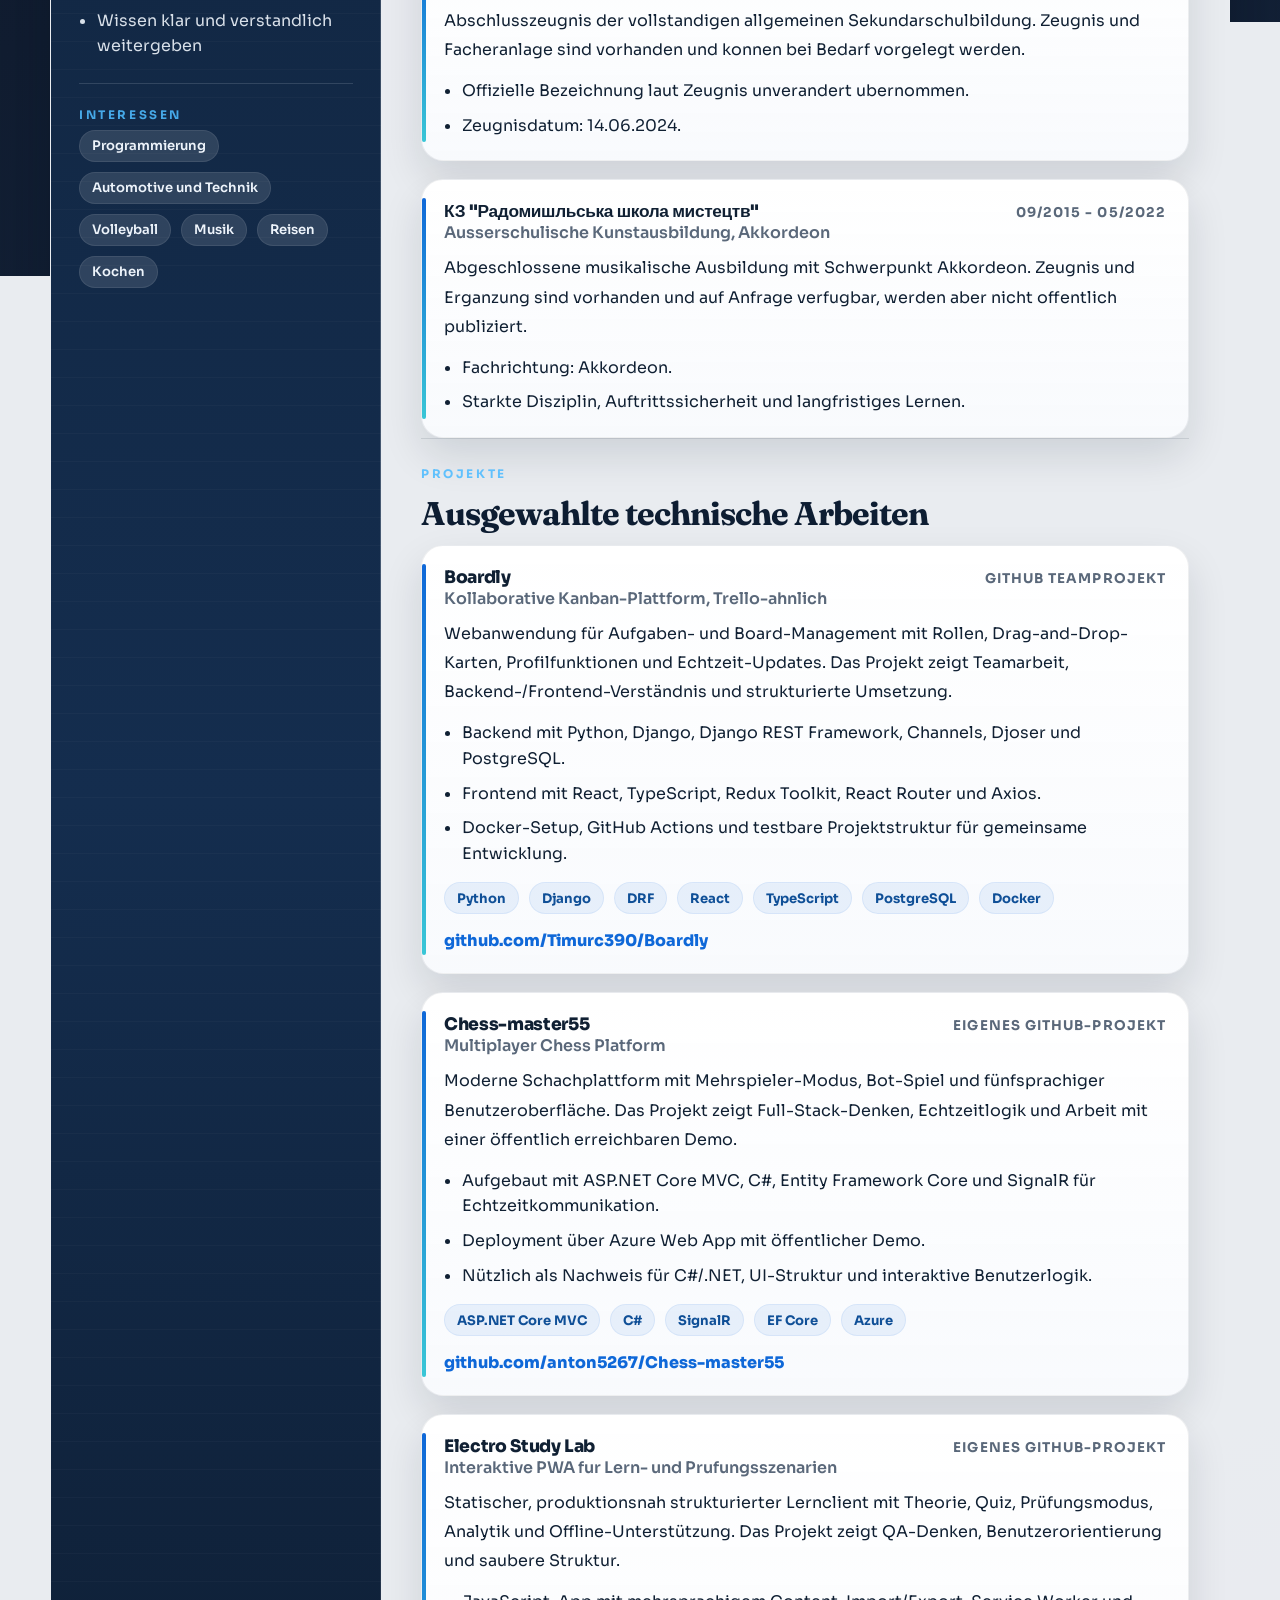
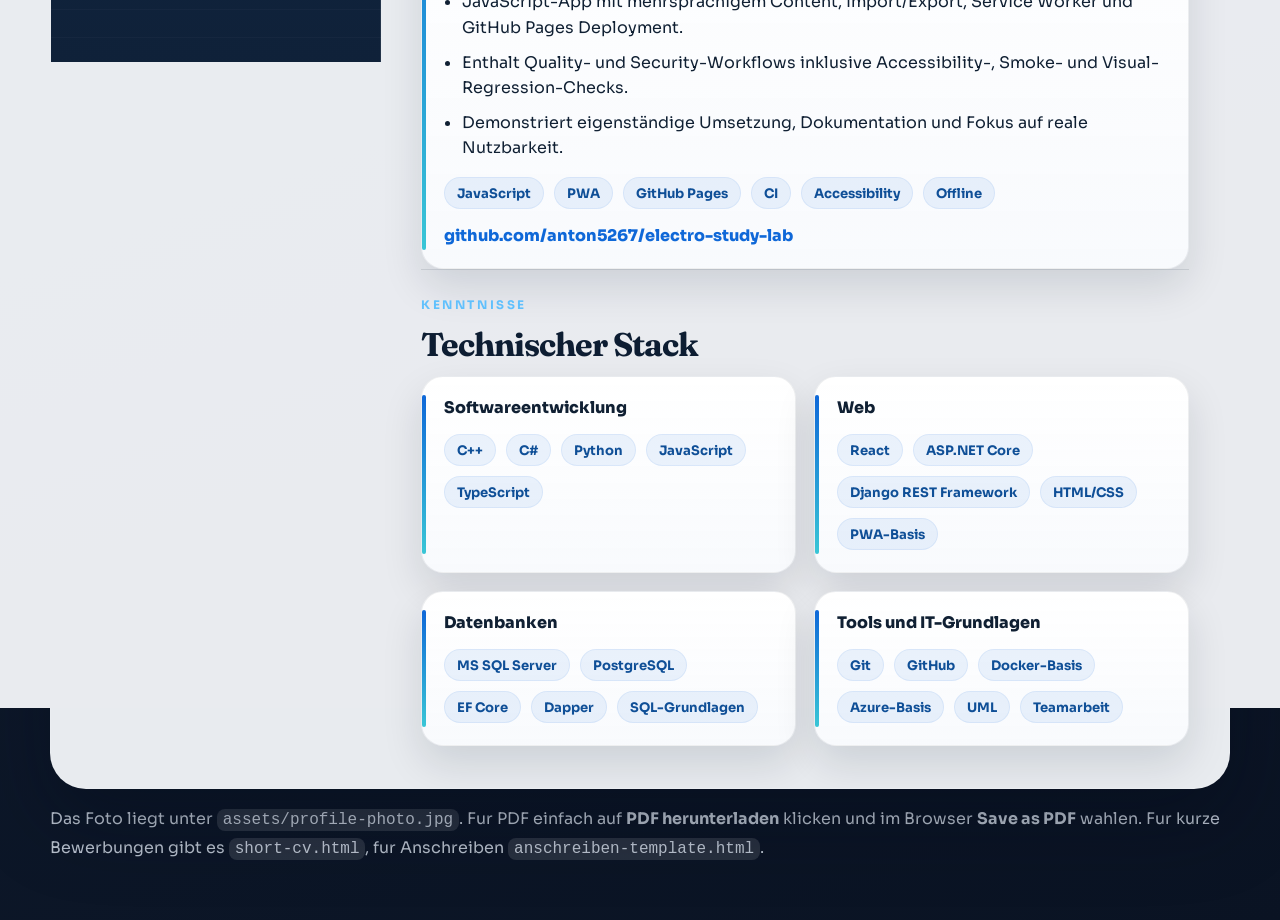
==== commit 536773db: "Update resume for IT Ausbildung applications" ====
--- a/index.html
+++ b/index.html
@@ -3,21 +3,21 @@
 <head>
   <meta charset="utf-8">
   <meta name="viewport" content="width=device-width, initial-scale=1">
-  <title>Anton Lyshtva | Lebenslauf</title>
+  <title>Anton Lyshtva | IT-Ausbildung / Softwareentwicklung</title>
   <meta
     id="metaDescription"
     name="description"
-    content="Bilingualer Lebenslauf von Anton Lyshtva fur Ausbildung oder Junior-Positionen in Deutschland."
+    content="Bilingualer Lebenslauf von Anton Lyshtva fur IT-Ausbildung, Praktikum oder technische Einstiegswege in Deutschland."
   >
   <meta name="theme-color" content="#0f68d8">
   <link id="canonicalLink" rel="canonical" href="https://anton5267.github.io/resume/">
   <meta property="og:type" content="website">
   <meta property="og:site_name" content="Anton Lyshtva Resume">
-  <meta id="ogTitle" property="og:title" content="Anton Lyshtva | Junior Software Developer">
+  <meta id="ogTitle" property="og:title" content="Anton Lyshtva | IT-Ausbildung / Softwareentwicklung">
   <meta
     id="ogDescription"
     property="og:description"
-    content="Bilingualer Lebenslauf von Anton Lyshtva fur Ausbildung oder Junior-Positionen in Deutschland."
+    content="Bilingualer Lebenslauf von Anton Lyshtva fur IT-Ausbildung, Praktikum oder technische Einstiegswege in Deutschland."
   >
   <meta id="ogUrl" property="og:url" content="https://anton5267.github.io/resume/">
   <meta
@@ -26,11 +26,11 @@
     content="https://anton5267.github.io/resume/assets/social-preview.png"
   >
   <meta name="twitter:card" content="summary_large_image">
-  <meta id="twitterTitle" name="twitter:title" content="Anton Lyshtva | Junior Software Developer">
+  <meta id="twitterTitle" name="twitter:title" content="Anton Lyshtva | IT-Ausbildung / Softwareentwicklung">
   <meta
     id="twitterDescription"
     name="twitter:description"
-    content="Bilingualer Lebenslauf von Anton Lyshtva fur Ausbildung oder Junior-Positionen in Deutschland."
+    content="Bilingualer Lebenslauf von Anton Lyshtva fur IT-Ausbildung, Praktikum oder technische Einstiegswege in Deutschland."
   >
   <meta
     id="twitterImage"
@@ -59,7 +59,7 @@
       <div class="toolbar__left">
         <div class="toolbar__meta">
           <p class="toolbar__eyebrow" id="toolbarEyebrow">Resume / Website / PDF</p>
-          <h1 class="toolbar__title" id="toolbarTitle">Junior Software Developer | Deutschland</h1>
+          <h1 class="toolbar__title" id="toolbarTitle">IT-Ausbildung | Softwareentwicklung</h1>
         </div>
 
         <nav class="nav-links" aria-label="Primary">
--- a/styles.css
+++ b/styles.css
@@ -31,11 +31,13 @@
 
 html {
   scroll-behavior: smooth;
+  overflow-x: hidden;
 }
 
 body {
   margin: 0;
   min-height: 100vh;
+  overflow-x: hidden;
   font-family: var(--font-body);
   color: var(--ink);
   background:
@@ -759,6 +761,7 @@
   width: 210mm;
   height: 297mm;
   max-height: 297mm;
+  padding: 8mm;
   box-sizing: border-box;
   overflow: hidden;
   color: var(--ink);
@@ -777,45 +780,54 @@
   page-break-after: auto;
 }
 
-.print-page::before {
-  content: "";
-  position: absolute;
-  top: 40mm;
-  left: 10mm;
-  right: 10mm;
-  bottom: 10mm;
-  border-radius: 12mm;
+.print-page__surface {
+  display: flex;
+  flex-direction: column;
+  gap: 5mm;
+  height: 100%;
+}
+
+.print-page__toolbar {
+  flex: 0 0 auto;
+}
+
+.print-page__sheet {
+  min-height: 0;
+  flex: 1 1 auto;
+  border-radius: 10mm;
   border: 1px solid rgba(255, 255, 255, 0.12);
   background:
     linear-gradient(180deg, rgba(255, 255, 255, 0.96), rgba(248, 250, 253, 0.98)),
     var(--sheet-strong);
-}
-
-.print-page__toolbar {
-  position: absolute;
-  top: 10mm;
-  left: 10mm;
-  right: 10mm;
-  z-index: 3;
+  overflow: hidden;
+}
+
+.print-page__sheet--cover {
+  display: grid;
+  grid-template-columns: 48mm minmax(0, 1fr);
+}
+
+.print-page__sheet--flow {
+  padding: 10mm 12mm 12mm;
 }
 
 .print-page__sidebar {
-  position: absolute;
-  top: 40mm;
-  left: 10mm;
-  bottom: 10mm;
-  width: 51mm;
-  z-index: 2;
+  min-width: 0;
+  min-height: 0;
 }
 
 .print-page__content {
-  position: absolute;
-  top: 52mm;
-  left: 66mm;
-  right: 14mm;
-  bottom: 14mm;
-  z-index: 2;
   overflow: hidden;
+  min-width: 0;
+  min-height: 0;
+}
+
+.print-page__content--cover {
+  padding: 12mm 14mm 14mm;
+}
+
+.print-page__content--flow {
+  height: 100%;
 }
 
 .print-page .toolbar {
@@ -825,9 +837,9 @@
   grid-template-columns: minmax(0, 1fr) 60mm;
   gap: 4mm 8mm;
   align-items: start;
-  min-height: 25mm;
+  min-height: 21mm;
   margin: 0;
-  padding: 5mm 6mm;
+  padding: 4mm 5mm;
   border: 1px solid rgba(255, 255, 255, 0.12);
   border-radius: 10mm;
   background: linear-gradient(180deg, rgba(19, 38, 63, 0.96), rgba(12, 27, 47, 0.92));
@@ -835,9 +847,24 @@
   backdrop-filter: none;
 }
 
+.print-page .toolbar,
+.print-page .sidebar,
+.print-page .hero-block,
+.print-page .content-section {
+  animation: none !important;
+  opacity: 1 !important;
+  transform: none !important;
+}
+
+.print-page *,
+.print-page *::before,
+.print-page *::after {
+  transition: none !important;
+}
+
 .print-page .toolbar__left {
   display: grid;
-  gap: 4mm;
+  gap: 3mm;
   align-content: start;
 }
 
@@ -846,15 +873,15 @@
 }
 
 .print-page .toolbar__eyebrow {
-  margin: 0 0 2mm;
-  font-size: 6.5pt;
+  margin: 0 0 1.4mm;
+  font-size: 6pt;
   letter-spacing: 0.2em;
   color: rgba(217, 231, 247, 0.84);
 }
 
 .print-page .toolbar__title {
   margin: 0;
-  font-size: 14pt;
+  font-size: 12.8pt;
   line-height: 1.1;
   color: #f8fbff;
 }
@@ -867,14 +894,14 @@
 }
 
 .print-page .nav-link {
-  min-height: 10.5mm;
-  padding: 0 4.2mm;
-  font-size: 7.7pt;
+  min-height: 9mm;
+  padding: 0 3.6mm;
+  font-size: 7.1pt;
 }
 
 .print-page .toolbar__actions {
   width: 60mm;
-  gap: 2.6mm;
+  gap: 2mm;
   justify-content: flex-end;
   flex-wrap: wrap;
   align-items: center;
@@ -886,16 +913,16 @@
 }
 
 .print-page .lang-switch__button {
-  min-width: 10.5mm;
-  min-height: 10.5mm;
-  padding: 0 3.2mm;
-  font-size: 7.2pt;
+  min-width: 9mm;
+  min-height: 9mm;
+  padding: 0 2.6mm;
+  font-size: 6.7pt;
 }
 
 .print-page .button {
-  min-height: 11.5mm;
-  padding: 0 5mm;
-  font-size: 8pt;
+  min-height: 10mm;
+  padding: 0 4.2mm;
+  font-size: 7.4pt;
   box-shadow: none;
 }
 
@@ -906,8 +933,8 @@
 .print-page .sidebar {
   position: static;
   height: 100%;
-  padding: 6mm 5mm 6.5mm;
-  border-radius: 12mm 0 0 12mm;
+  padding: 5mm 4.2mm 5.5mm;
+  border-radius: 10mm 0 0 10mm;
   overflow: hidden;
   background:
     linear-gradient(180deg, rgba(255, 255, 255, 0.05), transparent 18%),
@@ -930,11 +957,11 @@
 }
 
 .print-page .photo-card {
-  margin-bottom: 5.5mm;
+  margin-bottom: 4mm;
 }
 
 .print-page .photo-frame {
-  border-radius: 8mm;
+  border-radius: 6.8mm;
   border: 1px solid rgba(255, 255, 255, 0.12);
   box-shadow: none;
   background:
@@ -943,8 +970,8 @@
 }
 
 .print-page .photo-frame::before {
-  inset: 3mm;
-  border-radius: 5.5mm;
+  inset: 2.4mm;
+  border-radius: 4.6mm;
 }
 
 .print-page .profile-photo {
@@ -952,22 +979,22 @@
 }
 
 .print-page .photo-fallback {
-  font-size: 30pt;
+  font-size: 26pt;
 }
 
 .print-page .sidebar__role {
-  margin: 3mm 0 0;
-  font-size: 8.8pt;
-  line-height: 1.55;
+  margin: 2mm 0 0;
+  font-size: 8.2pt;
+  line-height: 1.45;
 }
 
 .print-page .sidebar-section + .sidebar-section {
-  margin-top: 4mm;
-  padding-top: 4mm;
+  margin-top: 3.2mm;
+  padding-top: 3.2mm;
 }
 
 .print-page .contact-list {
-  gap: 3.2mm;
+  gap: 2.4mm;
 }
 
 .print-page .contact-item {
@@ -975,13 +1002,13 @@
 }
 
 .print-page .contact-item dt {
-  font-size: 6.1pt;
+  font-size: 5.8pt;
   letter-spacing: 0.18em;
 }
 
 .print-page .contact-item dd {
-  font-size: 8.1pt;
-  line-height: 1.34;
+  font-size: 7.6pt;
+  line-height: 1.28;
 }
 
 .print-page .chip-list {
@@ -989,68 +1016,68 @@
 }
 
 .print-page .chip {
-  min-height: 7mm;
-  padding: 0 2.8mm;
-  font-size: 7pt;
+  min-height: 6.2mm;
+  padding: 0 2.2mm;
+  font-size: 6.5pt;
 }
 
 .print-page .compact-list {
   padding-left: 4.2mm;
-  gap: 1.8mm;
-  font-size: 8pt;
-  line-height: 1.42;
+  gap: 1.4mm;
+  font-size: 7.4pt;
+  line-height: 1.34;
 }
 
 .print-page .hero-block {
   position: relative;
-  padding: 0 0 5.5mm;
+  padding: 0 0 4mm;
   border-bottom: 1px solid rgba(16, 32, 51, 0.11);
 }
 
 .print-page .hero-block__grid {
   grid-template-columns: minmax(0, 1fr) 28mm;
-  gap: 4mm;
+  gap: 3mm;
 }
 
 .print-page .hero-monogram {
-  padding-top: 2mm;
-  font-size: 42pt;
+  padding-top: 1mm;
+  font-size: 34pt;
   color: rgba(15, 104, 216, 0.13);
 }
 
 .print-page .hero-block__name {
   max-width: 8ch;
-  font-size: 29.5pt;
+  font-size: 26.5pt;
   line-height: 0.88;
 }
 
 .print-page .hero-block__name--small {
   max-width: 10ch;
-  font-size: 24pt;
+  font-size: 22pt;
 }
 
 .print-page .hero-block__title {
   max-width: 30ch;
-  margin: 3mm 0;
-  font-size: 11pt;
-  line-height: 1.45;
+  margin: 2.2mm 0;
+  font-size: 9.8pt;
+  line-height: 1.36;
 }
 
 .print-page .hero-block__summary,
 .print-page .lead-copy {
-  font-size: 9.1pt;
-  line-height: 1.74;
+  font-size: 8.3pt;
+  line-height: 1.58;
 }
 
 .print-page .meta-band {
-  gap: 3mm;
-  margin-top: 5mm;
+  gap: 2mm;
+  margin-top: 3.6mm;
   grid-template-columns: repeat(4, minmax(0, 1fr));
 }
 
 .print-page .meta-pill {
-  padding: 4mm 3.4mm 3.4mm;
-  border-radius: 5mm;
+  padding: 3.2mm 2.8mm 2.8mm;
+  border-radius: 4.2mm;
   background:
     linear-gradient(180deg, rgba(255, 255, 255, 0.92), rgba(240, 246, 255, 0.94)),
     var(--sheet-strong);
@@ -1059,56 +1086,69 @@
 }
 
 .print-page .meta-pill::before {
-  left: 3.4mm;
-  width: 12mm;
+  left: 2.8mm;
+  width: 10mm;
   height: 1.2mm;
 }
 
 .print-page .meta-pill__value {
-  margin-bottom: 1mm;
-  font-size: 9.4pt;
+  margin-bottom: 0.6mm;
+  font-size: 8.6pt;
 }
 
 .print-page .meta-pill__label {
-  font-size: 6.8pt;
-  line-height: 1.36;
+  font-size: 6.2pt;
+  line-height: 1.24;
 }
 
 .print-page .content-section {
-  padding-top: 5.5mm;
+  padding-top: 4.2mm;
 }
 
 .print-page .content-section + .content-section {
   border-top: 1px solid rgba(16, 32, 51, 0.11);
 }
 
+.print-page__content--flow > .content-section:first-child {
+  padding-top: 0;
+}
+
+.print-page__content--balanced {
+  display: flex;
+  flex-direction: column;
+}
+
+.print-page__content--balanced > .content-section--skills {
+  flex: 1 1 auto;
+}
+
 .print-page .section-heading {
-  gap: 1.6mm;
-  margin-bottom: 3.5mm;
+  gap: 1.2mm;
+  margin-bottom: 2.4mm;
 }
 
 .print-page .section-label,
 .print-page .hero-block__eyebrow {
-  margin: 0 0 1mm;
-  font-size: 6.6pt;
+  margin: 0 0 0.8mm;
+  font-size: 6pt;
   letter-spacing: 0.2em;
 }
 
 .print-page .section-heading h3 {
   max-width: 22ch;
-  font-size: 18.5pt;
+  font-size: 16.5pt;
 }
 
 .print-page .entry-list,
 .print-page .skills-grid {
   display: grid;
-  gap: 4mm;
+  gap: 3mm;
 }
 
 .print-page .entry-card,
 .print-page .skill-card {
-  padding: 5mm 5.5mm 5.5mm;
-  border-radius: 5.5mm;
+  padding: 4mm 4.6mm 4.6mm;
+  border-radius: 4.8mm;
   background:
     linear-gradient(180deg, rgba(255, 255, 255, 0.92), rgba(248, 250, 253, 0.97)),
     var(--sheet-strong);
@@ -1118,66 +1158,87 @@
 
 .print-page .entry-card::before,
 .print-page .skill-card::before {
-  top: 4mm;
-  bottom: 4mm;
-  width: 1.2mm;
+  top: 3.2mm;
+  bottom: 3.2mm;
+  width: 1mm;
 }
 
 .print-page .entry-card__top {
-  margin-bottom: 2.5mm;
-  gap: 3mm;
+  margin-bottom: 1.8mm;
+  gap: 2.2mm;
 }
 
 .print-page .entry-card__title {
-  font-size: 10.2pt;
+  font-size: 9.4pt;
 }
 
 .print-page .entry-card__subtitle {
-  font-size: 8.5pt;
-  line-height: 1.35;
+  font-size: 7.9pt;
+  line-height: 1.26;
 }
 
 .print-page .entry-card__period {
-  font-size: 6.8pt;
+  font-size: 6.2pt;
 }
 
 .print-page .entry-card__text {
-  font-size: 8.85pt;
-  line-height: 1.66;
+  font-size: 8.05pt;
+  line-height: 1.46;
 }
 
 .print-page .entry-card__list {
-  margin-top: 2.8mm;
-  padding-left: 4.4mm;
-  gap: 1.8mm;
-  font-size: 8.4pt;
-  line-height: 1.5;
+  margin-top: 2.2mm;
+  padding-left: 4mm;
+  gap: 1.2mm;
+  font-size: 7.7pt;
+  line-height: 1.34;
 }
 
 .print-page .tag-list {
-  gap: 2mm;
-  margin-top: 3mm;
+  gap: 1.6mm;
+  margin-top: 2.2mm;
 }
 
 .print-page .tag {
-  min-height: 7mm;
-  padding: 0 2.8mm;
-  font-size: 6.9pt;
+  min-height: 6mm;
+  padding: 0 2.2mm;
+  font-size: 6.3pt;
 }
 
 .print-page .entry-link {
-  margin-top: 3mm;
-  font-size: 8.5pt;
+  margin-top: 2.2mm;
+  font-size: 7.8pt;
 }
 
 .print-page .skills-grid {
   grid-template-columns: repeat(2, minmax(0, 1fr));
+  gap: 3mm;
+}
+
+.print-page .content-section--skills {
+  display: flex;
+  flex-direction: column;
+  min-height: 0;
+}
+
+.print-page .content-section--skills .skills-grid {
+  min-height: 0;
+}
+
+.print-page__content--balanced > .content-section--skills .skills-grid {
+  flex: 1 1 auto;
+  align-content: stretch;
+  grid-auto-rows: 1fr;
   gap: 4mm;
 }
 
+.print-page__content--balanced > .content-section--skills .skill-card {
+  height: 100%;
+}
+
 .print-page .skill-card h4 {
-  margin: 0 0 3mm;
-  font-size: 9.6pt;
+  margin: 0 0 2.2mm;
+  font-size: 8.9pt;
 }
 
 .short-print-summary {
@@ -1841,6 +1902,16 @@
     border-radius: 18px;
   }
 
+  .short-hero__copy,
+  .short-card,
+  .short-stack-item,
+  .short-tag-card,
+  .contact-item dd,
+  .hero-block__summary {
+    min-width: 0;
+    overflow-wrap: anywhere;
+  }
+
   .short-timeline__top {
     flex-direction: column;
     align-items: flex-start;
@@ -2111,6 +2182,11 @@
     font-size: 0.95rem;
   }
 
+  .contact-list--compact .contact-item {
+    grid-template-columns: 1fr;
+    gap: 2px;
+  }
+
   .photo-card {
     grid-template-columns: 96px minmax(0, 1fr);
     gap: 12px;
@@ -2204,12 +2280,13 @@
     page: resume-page;
     position: relative;
     color: var(--ink);
-    background: transparent;
-  }
-
-  body.resume-page.has-print-layout::before,
-  body.resume-page.has-print-layout::after {
+    background: #ffffff;
+  }
+
+  body.resume-page::before,
+  body.resume-page::after {
     display: none !important;
+    content: none !important;
   }
 
   body.resume-page.has-print-layout .site-frame {
@@ -2220,452 +2297,23 @@
     display: block !important;
   }
 
-  body.resume-page::before {
-    content: "";
-    position: fixed;
-    top: -52mm;
-    right: -10mm;
-    bottom: -12mm;
-    left: -10mm;
-    display: block;
-    background:
-      radial-gradient(circle at 12% 18%, rgba(57, 198, 214, 0.18), transparent 20%),
-      radial-gradient(circle at 86% 8%, rgba(15, 104, 216, 0.22), transparent 22%),
-      linear-gradient(160deg, var(--page-bg), var(--page-bg-2) 48%, #0a1323 100%);
-    z-index: -6;
-  }
-
-  body.resume-page::after {
-    content: "";
-    position: fixed;
-    top: -12mm;
-    left: 0;
-    right: 0;
-    bottom: -2mm;
-    display: block;
-    border-radius: 12mm;
-    border: 1px solid rgba(255, 255, 255, 0.12);
-    background:
-      linear-gradient(180deg, rgba(255, 255, 255, 0.96), rgba(248, 250, 253, 0.98)),
-      var(--sheet-strong);
-    z-index: -5;
-  }
-
-  body.resume-page .site-frame {
-    position: static;
-  }
-
-  body.resume-page .toolbar.no-print {
-    position: fixed;
-    top: -42mm;
-    left: 0;
-    right: 0;
-    z-index: 30;
-    display: grid !important;
-    grid-template-columns: minmax(0, 1fr) 60mm;
-    gap: 4mm 8mm;
-    align-items: start;
-    min-height: 25mm;
-    margin: 0;
-    padding: 5mm 6mm;
-    border: 1px solid rgba(255, 255, 255, 0.12);
-    border-radius: 10mm;
-    background: linear-gradient(180deg, rgba(19, 38, 63, 0.96), rgba(12, 27, 47, 0.92));
+  body.resume-page.has-print-layout .print-page,
+  body.resume-page.has-print-layout .print-page__sheet,
+  body.resume-page.has-print-layout .print-page .toolbar,
+  body.resume-page.has-print-layout .print-page .sidebar,
+  body.resume-page.has-print-layout .print-page .entry-card,
+  body.resume-page.has-print-layout .print-page .skill-card,
+  body.resume-page.has-print-layout .print-page .meta-pill {
     box-shadow: none;
-    backdrop-filter: none;
-  }
-
-  body.resume-page .toolbar__left {
-    display: grid;
-    gap: 4mm;
-    align-content: start;
-  }
-
-  body.resume-page .toolbar__meta {
-    gap: 0;
-  }
-
-  body.resume-page .toolbar__eyebrow {
-    margin: 0 0 2mm;
-    font-size: 6.5pt;
-    letter-spacing: 0.2em;
-    color: rgba(217, 231, 247, 0.84);
-  }
-
-  body.resume-page .toolbar__title {
-    font-size: 14pt;
-    line-height: 1.1;
-    color: #f8fbff;
-  }
-
-  body.resume-page .nav-links {
-    gap: 1.4mm;
-    padding: 1.2mm;
-    background: rgba(255, 255, 255, 0.08);
-    border-color: rgba(255, 255, 255, 0.08);
-  }
-
-  body.resume-page .nav-link {
-    min-height: 10.5mm;
-    padding: 0 4.2mm;
-    font-size: 7.7pt;
-  }
-
-  body.resume-page .toolbar__actions {
-    width: 60mm;
-    gap: 2.6mm;
-    justify-content: flex-end;
-    flex-wrap: wrap;
-    align-items: center;
-  }
-
-  body.resume-page .lang-switch {
-    gap: 1.2mm;
-    padding: 1.2mm;
-  }
-
-  body.resume-page .lang-switch__button {
-    min-width: 10.5mm;
-    min-height: 10.5mm;
-    padding: 0 3.2mm;
-    font-size: 7.2pt;
-  }
-
-  body.resume-page .button {
-    min-height: 11.5mm;
-    padding: 0 5mm;
-    font-size: 8pt;
-    box-shadow: none;
-  }
-
-  body.resume-page .button--primary {
-    width: 100%;
-  }
-
-  body.resume-page .resume-sheet {
-    position: static;
-    display: block;
-    background: transparent;
-    border: 0;
-    border-radius: 0;
-    overflow: visible;
-    box-shadow: none;
-  }
-
-  body.resume-page .resume-sheet::before {
-    display: none;
-  }
-
-  body.resume-page .sidebar {
-    position: fixed;
-    top: -12mm;
-    left: 0;
-    bottom: -2mm;
-    z-index: 25;
-    width: 51mm;
-    padding: 6mm 5mm 6.5mm;
-    border-radius: 12mm 0 0 12mm;
-    overflow: hidden;
-    background:
-      linear-gradient(180deg, rgba(255, 255, 255, 0.05), transparent 18%),
-      repeating-linear-gradient(
-        180deg,
-        rgba(255, 255, 255, 0.025) 0,
-        rgba(255, 255, 255, 0.025) 1px,
-        transparent 1px,
-        transparent 24px
-      ),
-      var(--sidebar);
-    color: var(--sidebar-ink);
-    box-shadow: none;
-  }
-
-  body.resume-page .sidebar::after {
-    display: block;
-    top: 6mm;
-    bottom: 6mm;
-  }
-
-  body.resume-page .photo-card {
-    margin-bottom: 5.5mm;
-  }
-
-  body.resume-page .photo-frame {
-    border-radius: 8mm;
-    border: 1px solid rgba(255, 255, 255, 0.12);
-    box-shadow: none;
-    background:
-      linear-gradient(180deg, rgba(255, 255, 255, 0.08), transparent 35%),
-      linear-gradient(145deg, #183250, #0d1b2d);
-  }
-
-  body.resume-page .photo-frame::before {
-    display: block;
-    inset: 3mm;
-    border-radius: 5.5mm;
-  }
-
-  body.resume-page .profile-photo {
-    transform: scale(1.02);
-  }
-
-  body.resume-page .photo-fallback {
-    font-size: 30pt;
-  }
-
-  body.resume-page .sidebar__role {
-    margin: 3mm 0 0;
-    font-size: 8.8pt;
-    line-height: 1.55;
-  }
-
-  body.resume-page .sidebar-section + .sidebar-section {
-    margin-top: 4mm;
-    padding-top: 4mm;
-  }
-
-  body.resume-page .section-label {
-    color: rgba(77, 187, 255, 0.88);
-  }
-
-  body.resume-page .contact-list {
-    gap: 3.2mm;
-  }
-
-  body.resume-page .contact-item {
-    gap: 1mm;
-  }
-
-  body.resume-page .contact-item dt {
-    font-size: 6.1pt;
-    letter-spacing: 0.18em;
-  }
-
-  body.resume-page .contact-item dd {
-    font-size: 8.1pt;
-    line-height: 1.34;
-  }
-
-  body.resume-page .chip-list {
-    gap: 2mm;
-  }
-
-  body.resume-page .chip {
-    min-height: 7mm;
-    padding: 0 2.8mm;
-    font-size: 7pt;
-  }
-
-  body.resume-page .compact-list {
-    padding-left: 4.2mm;
-    gap: 1.8mm;
-    font-size: 8pt;
-    line-height: 1.42;
-  }
-
-  body.resume-page .content {
-    position: relative;
-    z-index: 5;
-    margin-left: 56mm;
-    padding: 0 0 0 4mm;
-    background: transparent;
-  }
-
-  body.resume-page .hero-block {
-    padding: 0 0 5.5mm;
-    border-bottom: 1px solid rgba(16, 32, 51, 0.11);
-  }
-
-  body.resume-page .hero-block__grid {
-    grid-template-columns: minmax(0, 1fr) 28mm;
-    gap: 4mm;
-  }
-
-  body.resume-page .hero-monogram {
-    display: flex;
-    padding-top: 2mm;
-    font-size: 42pt;
-    color: rgba(15, 104, 216, 0.13);
-  }
-
-  body.resume-page .hero-block__name {
-    max-width: 8ch;
-    font-size: 29.5pt;
-    line-height: 0.88;
-  }
-
-  body.resume-page .hero-block__name--small {
-    max-width: 10ch;
-    font-size: 24pt;
-  }
-
-  body.resume-page .hero-block__title {
-    max-width: 30ch;
-    margin: 3mm 0;
-    font-size: 11pt;
-    line-height: 1.45;
-  }
-
-  body.resume-page .hero-block__summary,
-  body.resume-page .lead-copy {
-    font-size: 9.1pt;
-    line-height: 1.74;
-  }
-
-  body.resume-page .meta-band {
-    gap: 3mm;
-    margin-top: 5mm;
-    grid-template-columns: repeat(4, minmax(0, 1fr));
-  }
-
-  body.resume-page .meta-pill {
-    padding: 4mm 3.4mm 3.4mm;
-    border-radius: 5mm;
-    background:
-      linear-gradient(180deg, rgba(255, 255, 255, 0.92), rgba(240, 246, 255, 0.94)),
-      var(--sheet-strong);
-    border: 1px solid rgba(15, 104, 216, 0.12);
-    box-shadow: none;
-  }
-
-  body.resume-page .meta-pill::before {
-    left: 3.4mm;
-    width: 12mm;
-    height: 1.2mm;
-  }
-
-  body.resume-page .meta-pill__value {
-    margin-bottom: 1mm;
-    font-size: 9.4pt;
-  }
-
-  body.resume-page .meta-pill__label {
-    font-size: 6.8pt;
-    line-height: 1.36;
-  }
-
-  body.resume-page .content-section {
-    padding-top: 5.5mm;
-  }
-
-  body.resume-page .content-section + .content-section {
-    border-top: 1px solid rgba(16, 32, 51, 0.11);
-  }
-
-  body.resume-page .section-heading {
-    gap: 1.6mm;
-    margin-bottom: 3.5mm;
-    break-after: avoid;
-    page-break-after: avoid;
-  }
-
-  body.resume-page .section-label,
-  body.resume-page .hero-block__eyebrow {
-    margin: 0 0 1mm;
-    font-size: 6.6pt;
-    letter-spacing: 0.2em;
-  }
-
-  body.resume-page .section-heading h3 {
-    max-width: 22ch;
-    font-size: 18.5pt;
-  }
-
-  body.resume-page p,
-  body.resume-page li {
-    orphans: 3;
-    widows: 3;
-  }
-
-  body.resume-page .entry-list,
-  body.resume-page .skills-grid {
-    gap: 4mm;
-  }
-
-  body.resume-page .hero-block,
-  body.resume-page .photo-card,
-  body.resume-page .sidebar-section,
-  body.resume-page .entry-card,
-  body.resume-page .skill-card,
-  body.resume-page .section-heading,
-  body.resume-page .entry-card__top {
+  }
+
+  body.resume-page.has-print-layout .print-page .content-section,
+  body.resume-page.has-print-layout .print-page .entry-card,
+  body.resume-page.has-print-layout .print-page .skill-card,
+  body.resume-page.has-print-layout .print-page .section-heading,
+  body.resume-page.has-print-layout .print-page .entry-card__top {
     break-inside: avoid;
     page-break-inside: avoid;
-  }
-
-  body.resume-page .entry-card,
-  body.resume-page .skill-card {
-    padding: 5mm 5.5mm 5.5mm;
-    border-radius: 5.5mm;
-    background:
-      linear-gradient(180deg, rgba(255, 255, 255, 0.92), rgba(248, 250, 253, 0.97)),
-      var(--sheet-strong);
-    border: 1px solid rgba(16, 32, 51, 0.07);
-    box-shadow: none;
-  }
-
-  body.resume-page .entry-card::before,
-  body.resume-page .skill-card::before {
-    top: 4mm;
-    bottom: 4mm;
-    width: 1.2mm;
-  }
-
-  body.resume-page .entry-card__top {
-    margin-bottom: 2.5mm;
-    gap: 3mm;
-  }
-
-  body.resume-page .entry-card__title {
-    font-size: 10.2pt;
-  }
-
-  body.resume-page .entry-card__subtitle {
-    font-size: 8.5pt;
-    line-height: 1.35;
-  }
-
-  body.resume-page .entry-card__period {
-    font-size: 6.8pt;
-  }
-
-  body.resume-page .entry-card__text {
-    font-size: 8.85pt;
-    line-height: 1.66;
-  }
-
-  body.resume-page .entry-card__list {
-    margin-top: 2.8mm;
-    padding-left: 4.4mm;
-    gap: 1.8mm;
-    font-size: 8.4pt;
-    line-height: 1.5;
-  }
-
-  body.resume-page .tag-list {
-    gap: 2mm;
-    margin-top: 3mm;
-  }
-
-  body.resume-page .tag {
-    min-height: 7mm;
-    padding: 0 2.8mm;
-    font-size: 6.9pt;
-  }
-
-  body.resume-page .entry-link {
-    margin-top: 3mm;
-    font-size: 8.5pt;
-  }
-
-  body.resume-page .skills-grid {
-    grid-template-columns: repeat(2, minmax(0, 1fr));
-    gap: 4mm;
-  }
-
-  body.resume-page .skill-card h4 {
-    margin: 0 0 3mm;
-    font-size: 9.6pt;
   }
 
   body.short-cv-page {
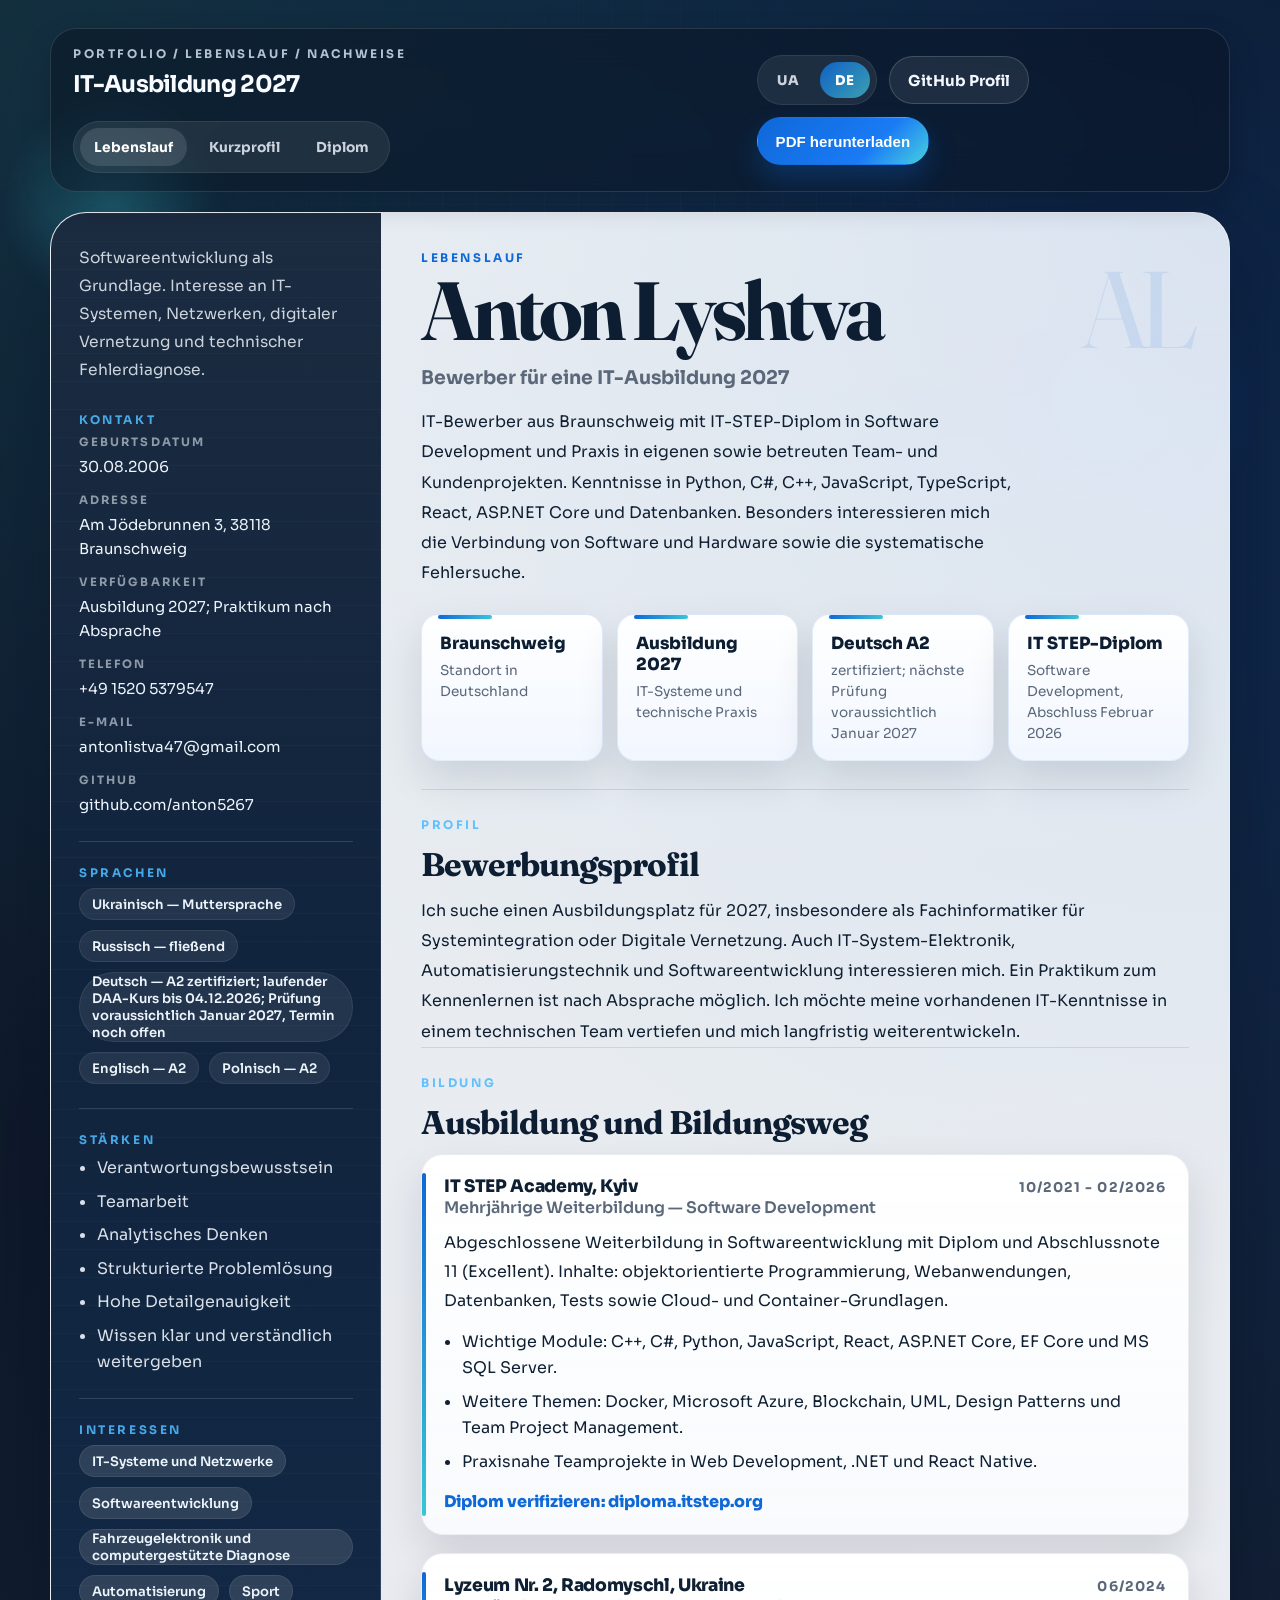
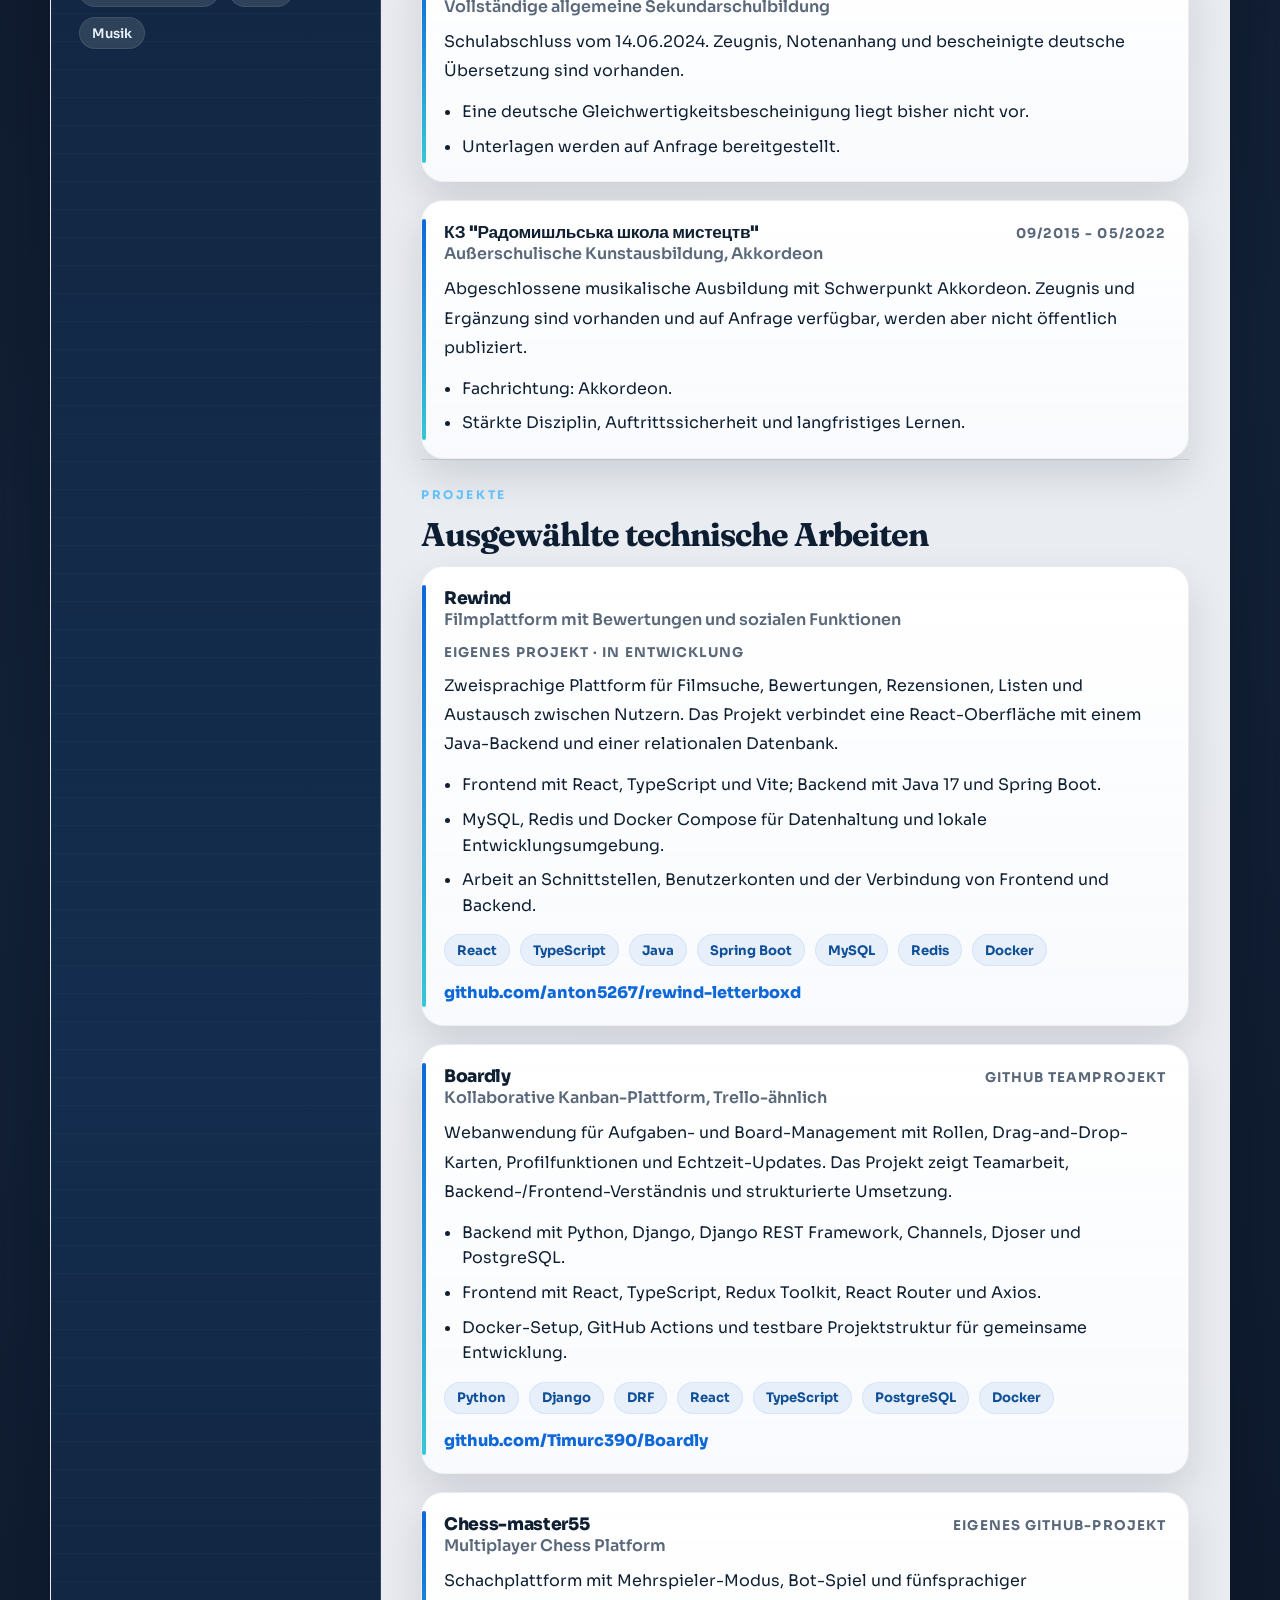
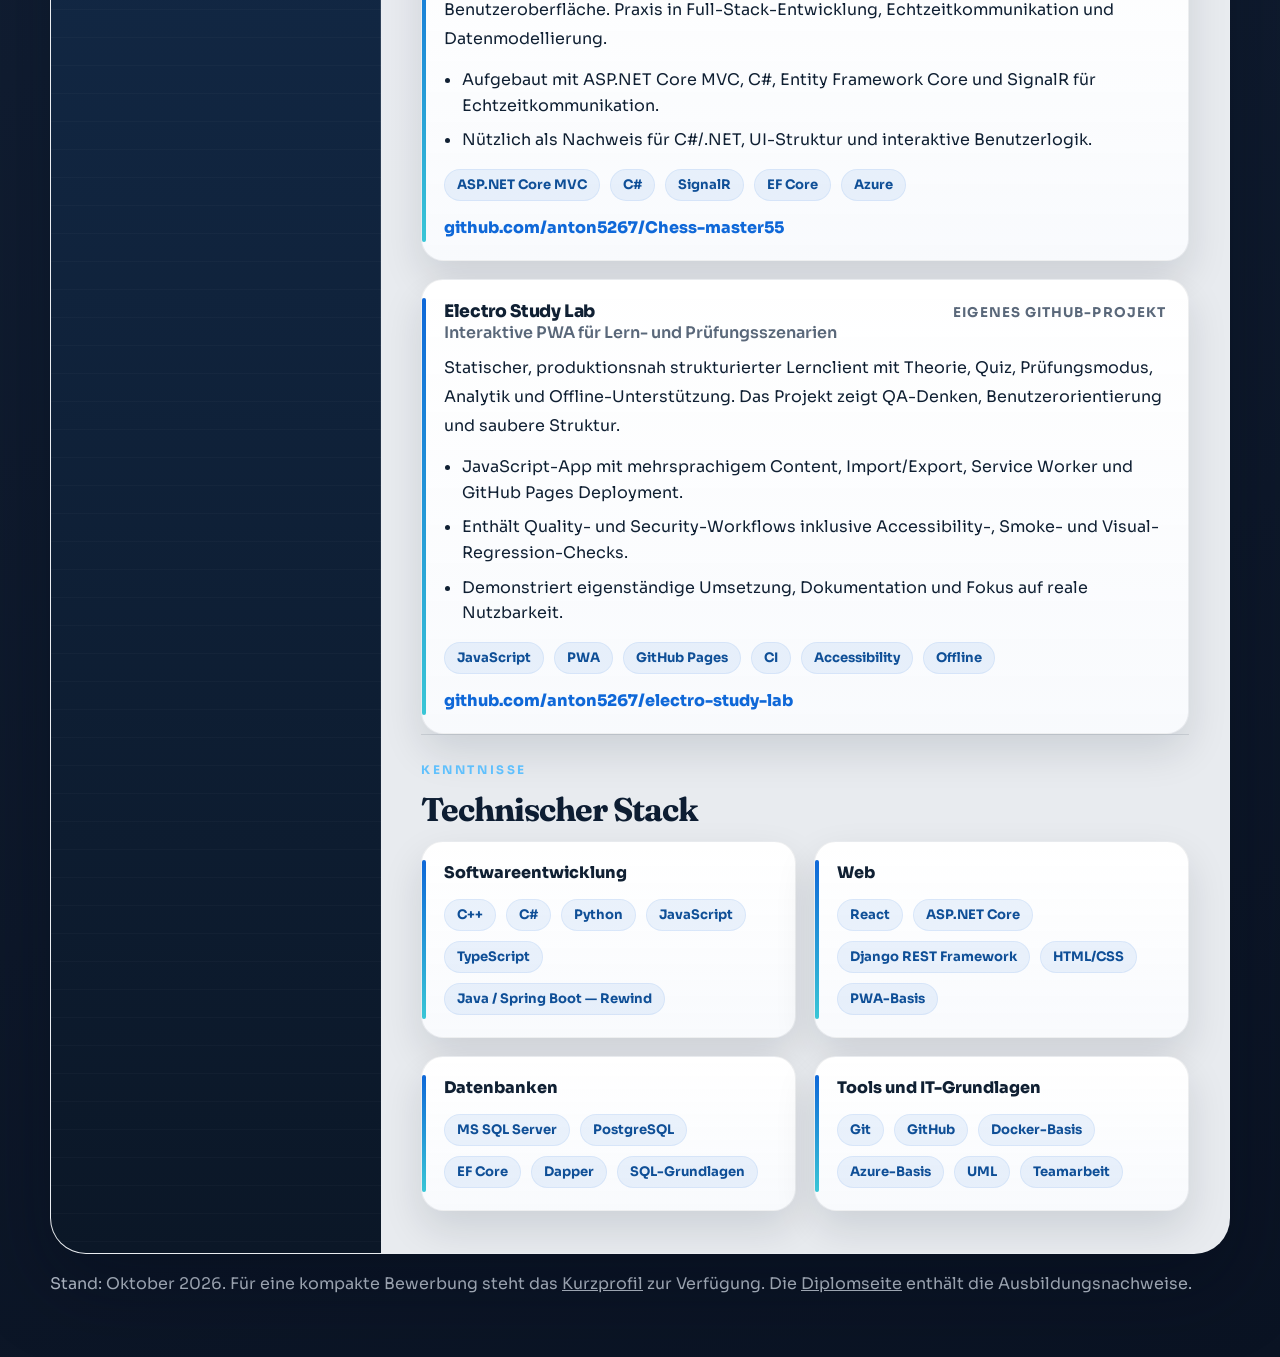
==== commit 2ccf46e0: "Refresh 2027 IT profile and remove portrait photos" ====
--- a/index.html
+++ b/index.html
@@ -3,39 +3,29 @@
 <head>
   <meta charset="utf-8">
   <meta name="viewport" content="width=device-width, initial-scale=1">
-  <title>Anton Lyshtva | IT-Ausbildung / Softwareentwicklung</title>
+  <title>Anton Lyshtva | IT-Ausbildung 2027</title>
   <meta
     id="metaDescription"
     name="description"
-    content="Bilingualer Lebenslauf von Anton Lyshtva fur IT-Ausbildung, Praktikum oder technische Einstiegswege in Deutschland."
+    content="IT-Ausbildung 2027 in Braunschweig: Softwareentwicklung, Systemintegration und technische Systeme. Projekte, Kenntnisse und IT-STEP-Diplom von Anton Lyshtva."
   >
   <meta name="theme-color" content="#0f68d8">
   <link id="canonicalLink" rel="canonical" href="https://anton5267.github.io/resume/">
   <meta property="og:type" content="website">
   <meta property="og:site_name" content="Anton Lyshtva Resume">
-  <meta id="ogTitle" property="og:title" content="Anton Lyshtva | IT-Ausbildung / Softwareentwicklung">
+  <meta id="ogTitle" property="og:title" content="Anton Lyshtva | IT-Ausbildung 2027">
   <meta
     id="ogDescription"
     property="og:description"
-    content="Bilingualer Lebenslauf von Anton Lyshtva fur IT-Ausbildung, Praktikum oder technische Einstiegswege in Deutschland."
+    content="IT-Ausbildung 2027 in Braunschweig: Softwareentwicklung, Systemintegration und technische Systeme. Projekte, Kenntnisse und IT-STEP-Diplom von Anton Lyshtva."
   >
   <meta id="ogUrl" property="og:url" content="https://anton5267.github.io/resume/">
-  <meta
-    id="ogImage"
-    property="og:image"
-    content="https://anton5267.github.io/resume/assets/social-preview.png"
-  >
-  <meta name="twitter:card" content="summary_large_image">
-  <meta id="twitterTitle" name="twitter:title" content="Anton Lyshtva | IT-Ausbildung / Softwareentwicklung">
+  <meta name="twitter:card" content="summary">
+  <meta id="twitterTitle" name="twitter:title" content="Anton Lyshtva | IT-Ausbildung 2027">
   <meta
     id="twitterDescription"
     name="twitter:description"
-    content="Bilingualer Lebenslauf von Anton Lyshtva fur IT-Ausbildung, Praktikum oder technische Einstiegswege in Deutschland."
-  >
-  <meta
-    id="twitterImage"
-    name="twitter:image"
-    content="https://anton5267.github.io/resume/assets/social-preview.png"
+    content="IT-Ausbildung 2027 in Braunschweig: Softwareentwicklung, Systemintegration und technische Systeme. Projekte, Kenntnisse und IT-STEP-Diplom von Anton Lyshtva."
   >
   <link rel="icon" href="favicon.svg" type="image/svg+xml">
   <link rel="icon" href="favicon.ico" sizes="any">
@@ -86,13 +76,7 @@
 
     <div class="resume-sheet">
       <aside class="sidebar">
-        <section class="photo-card">
-          <div class="photo-frame" id="photoFrame">
-            <img class="profile-photo" id="profilePhoto" alt="Profilfoto">
-            <div class="photo-fallback" id="photoFallback">
-              <span id="photoInitials">AL</span>
-            </div>
-          </div>
+        <section class="sidebar-intro">
           <p class="sidebar__role" id="sidebarRole"></p>
         </section>
 
@@ -168,12 +152,7 @@
     </div>
 
     <footer class="footer-note no-print" id="footerNote">
-      <p id="footerNoteText">
-        Das Foto liegt unter <code>assets/profile-photo.jpg</code>. Fur PDF einfach auf
-        <strong>PDF herunterladen</strong> klicken und im Browser <strong>Save as PDF</strong>
-        wahlen. Fur kurze Bewerbungen gibt es <code>short-cv.html</code>, fur Anschreiben
-        <code>anschreiben-template.html</code>.
-      </p>
+      <p id="footerNoteText">Stand: Oktober 2026. Projekte und Bildungsnachweise sind über die Navigation erreichbar.</p>
     </footer>
   </div>
 
--- a/styles.css
+++ b/styles.css
@@ -2519,3 +2519,9 @@
     color: #111d2a;
   }
 }
+
+/* Photo-free profile introductions. */
+.sidebar-intro { margin-bottom: 28px; }
+.sidebar-intro .sidebar__role { margin-top: 0; }
+.short-hero__aside { align-self: center; }
+@media print { .sidebar-intro { margin-bottom: 12px; } }
